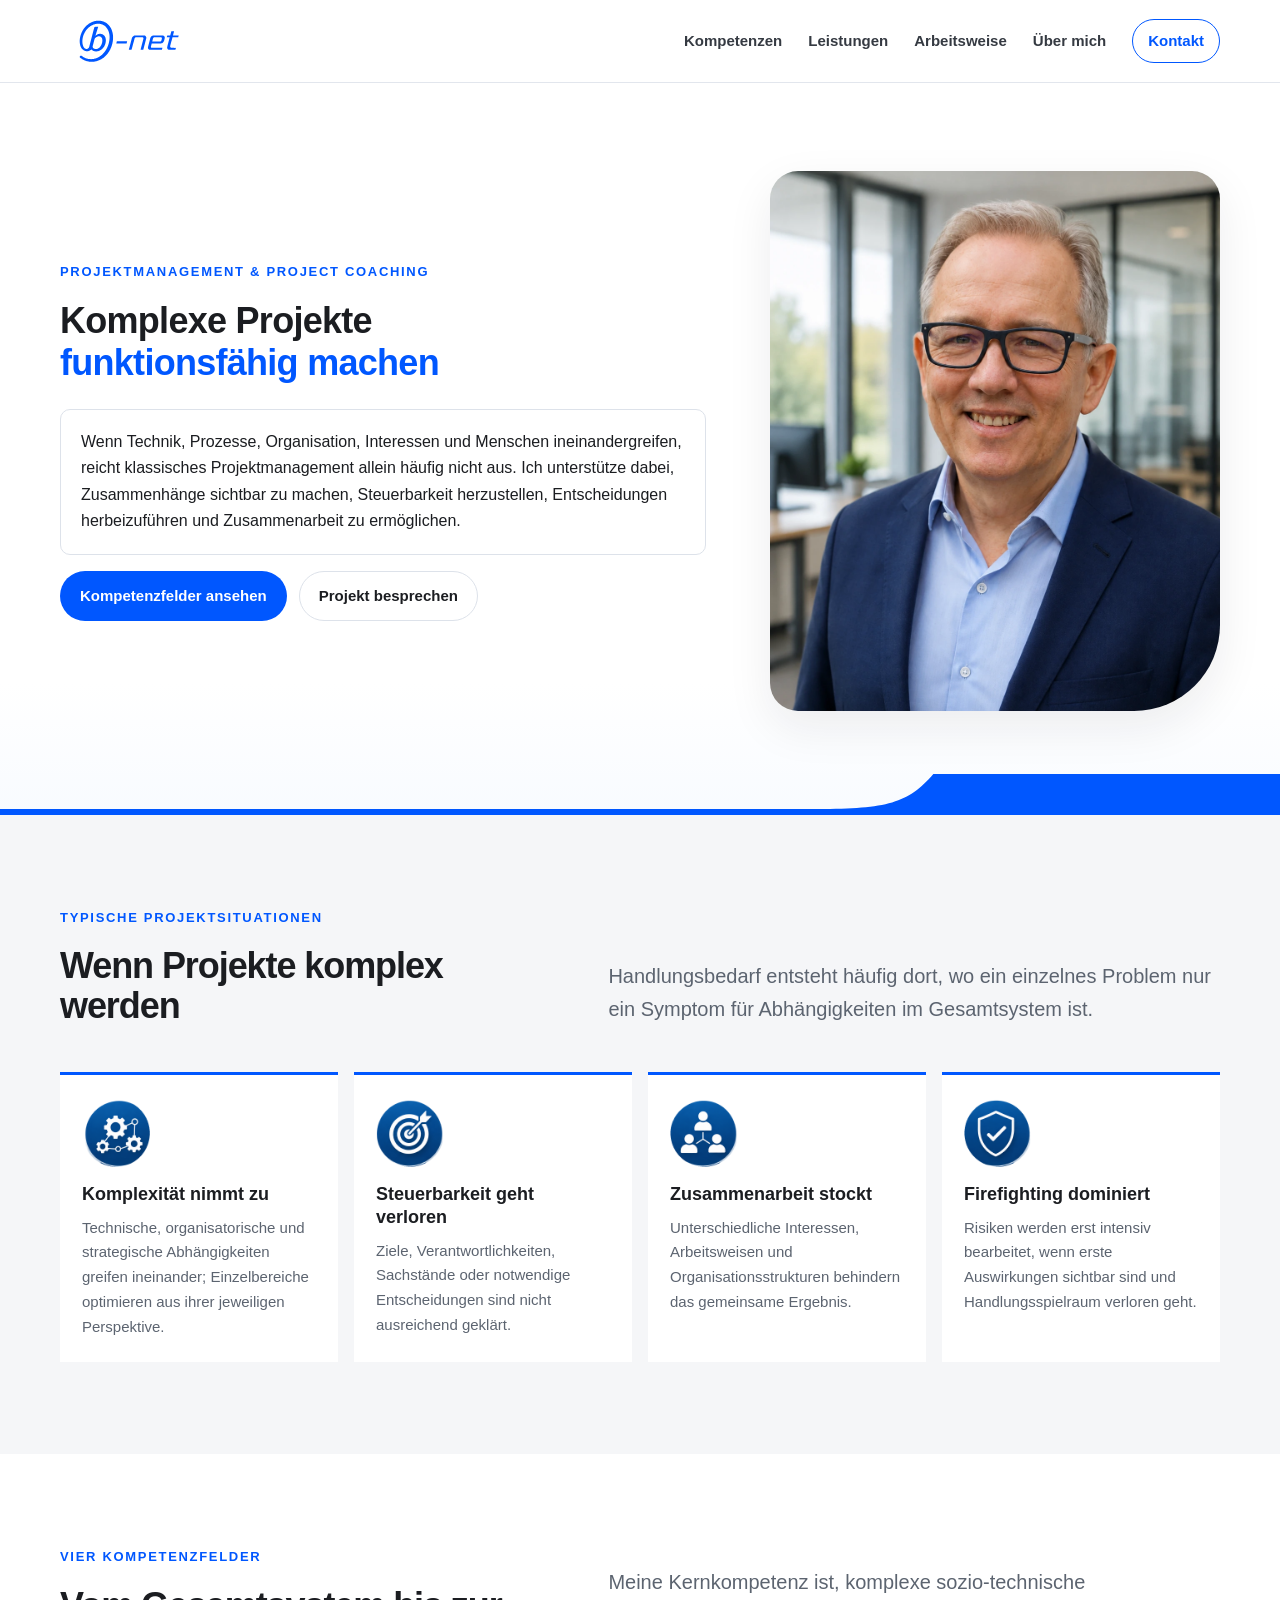
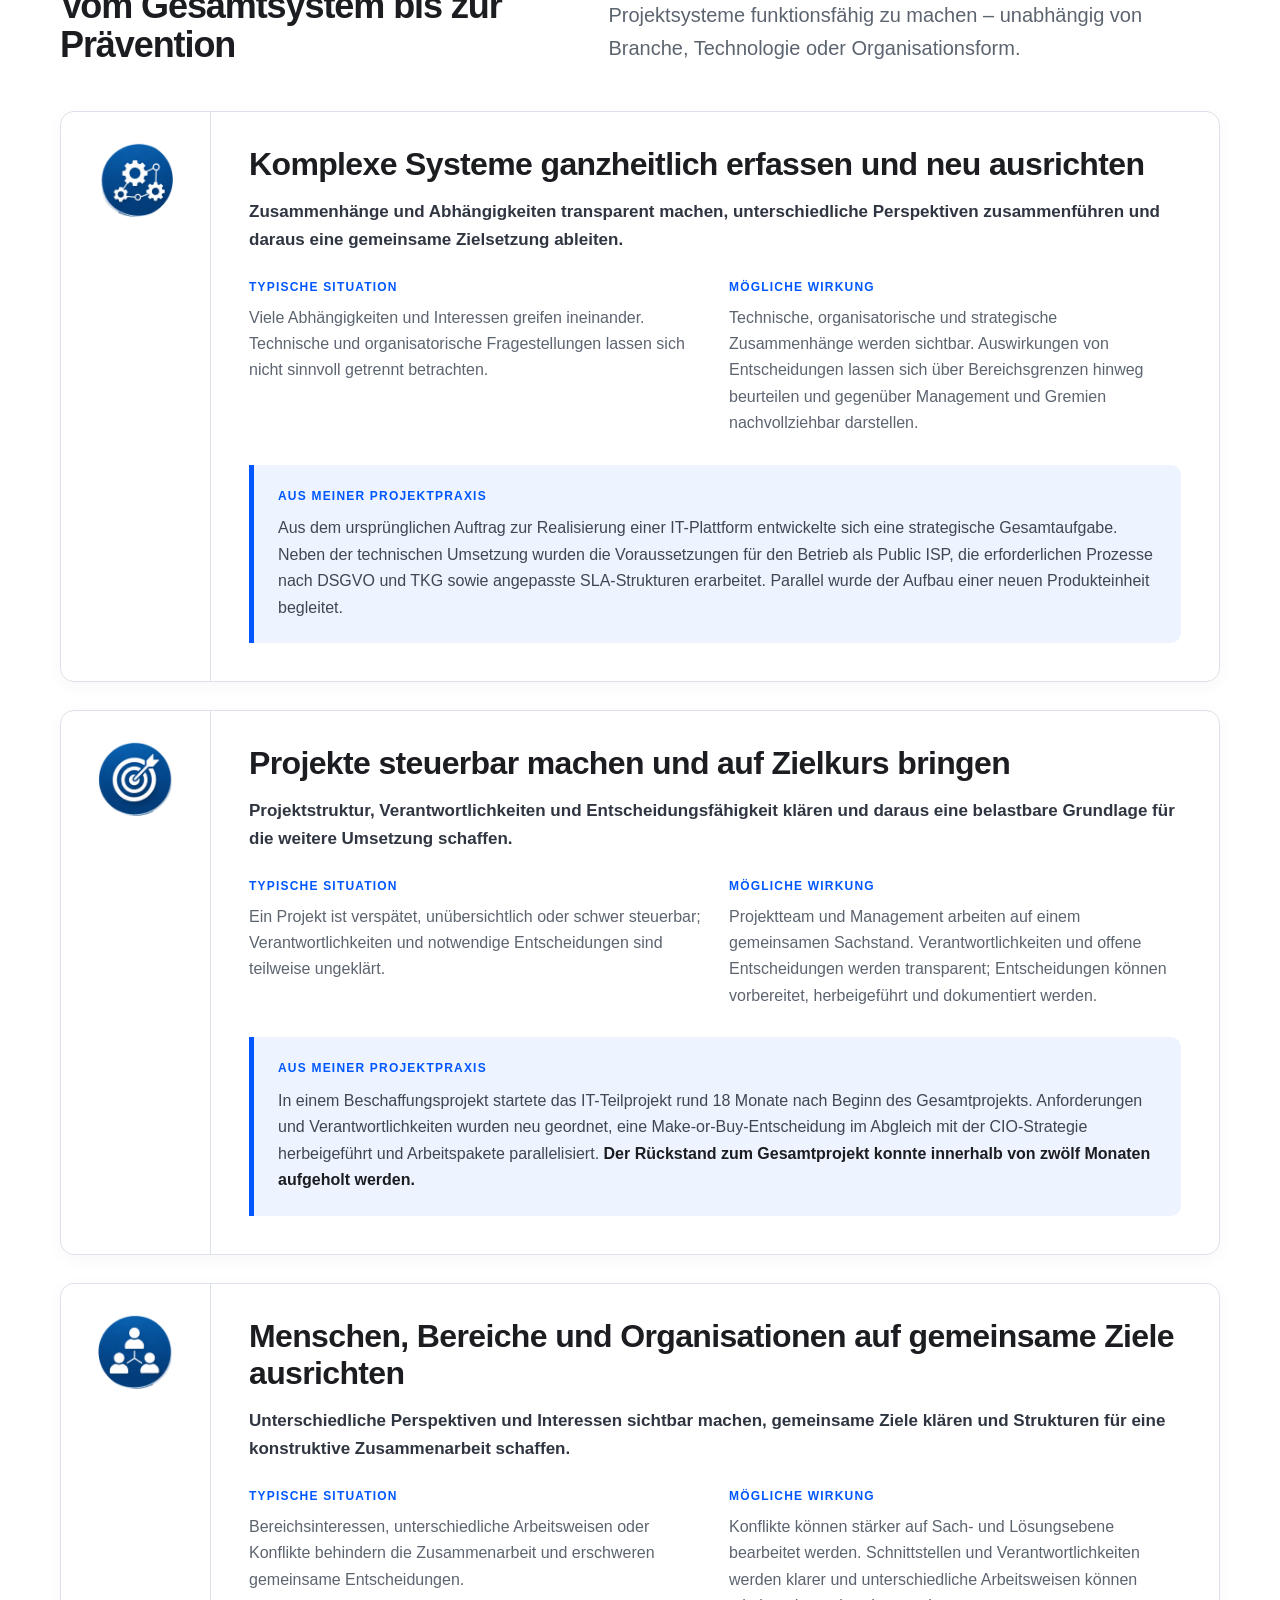
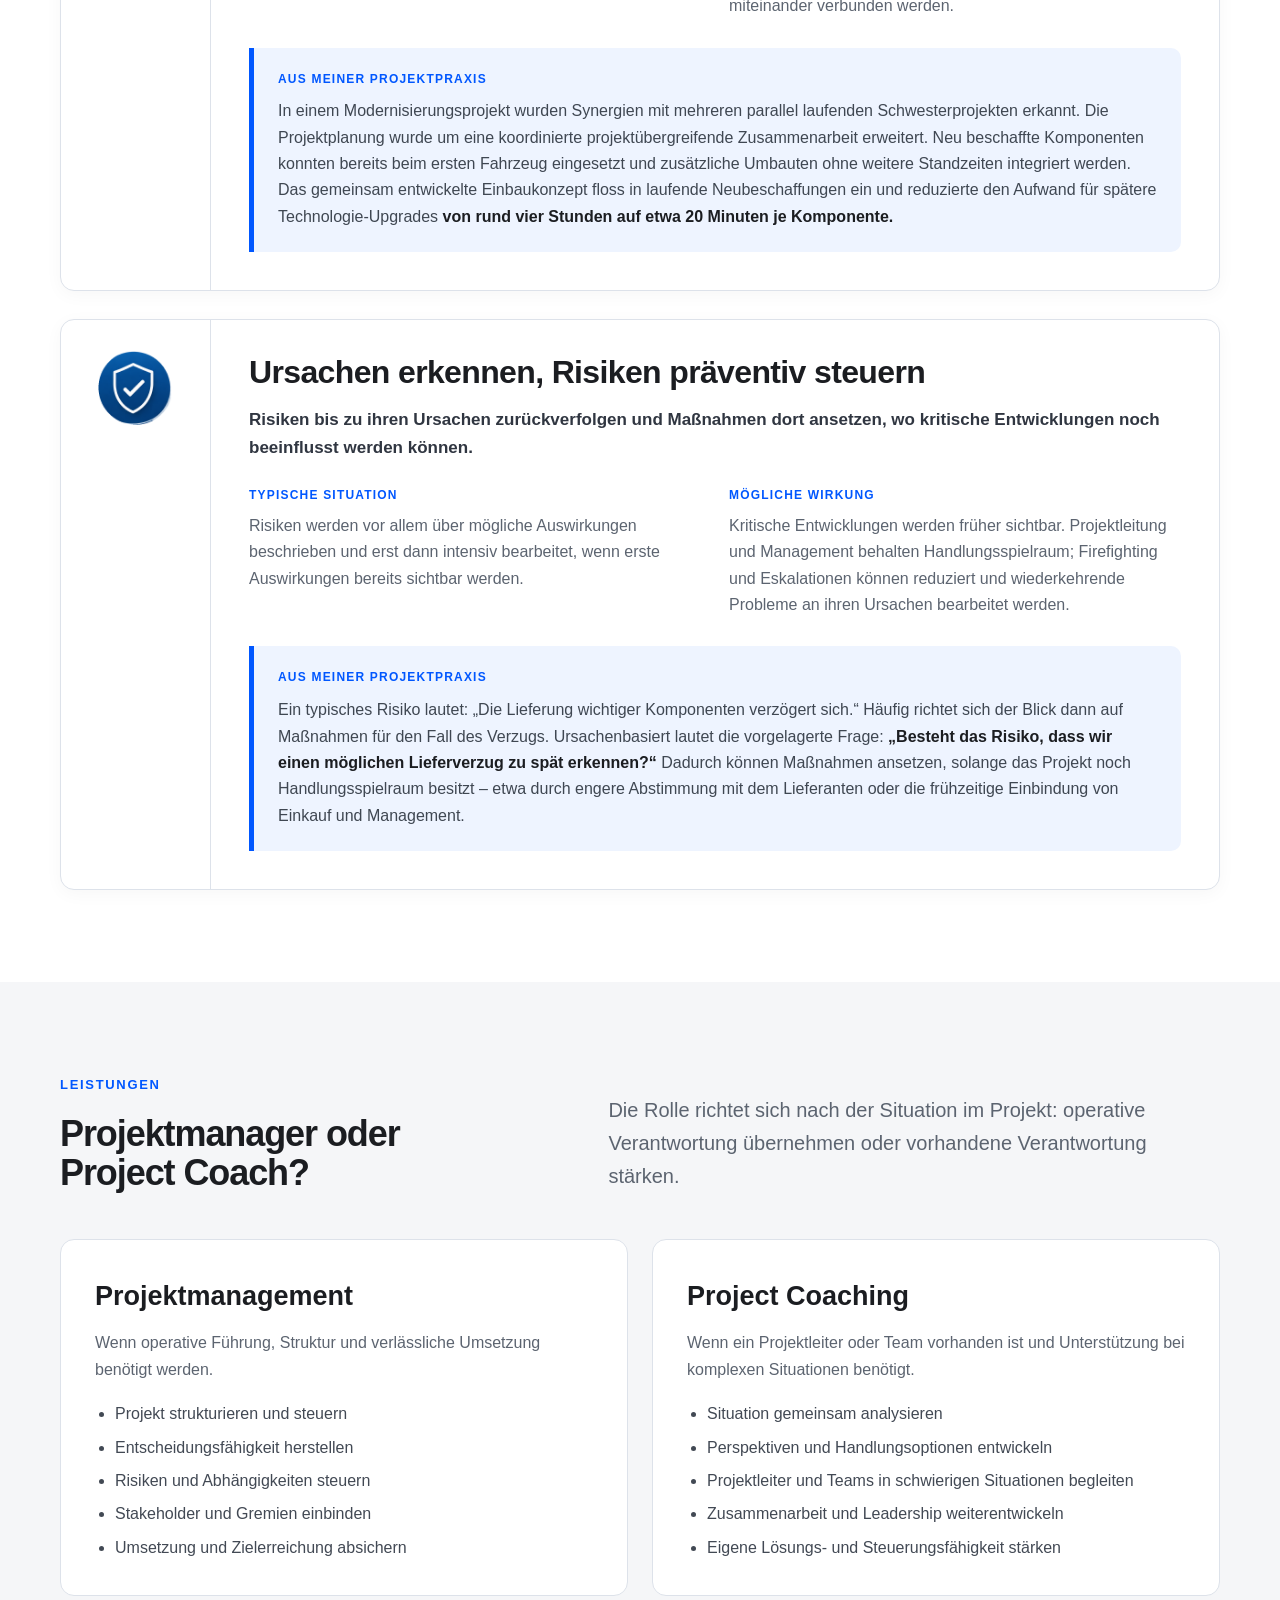
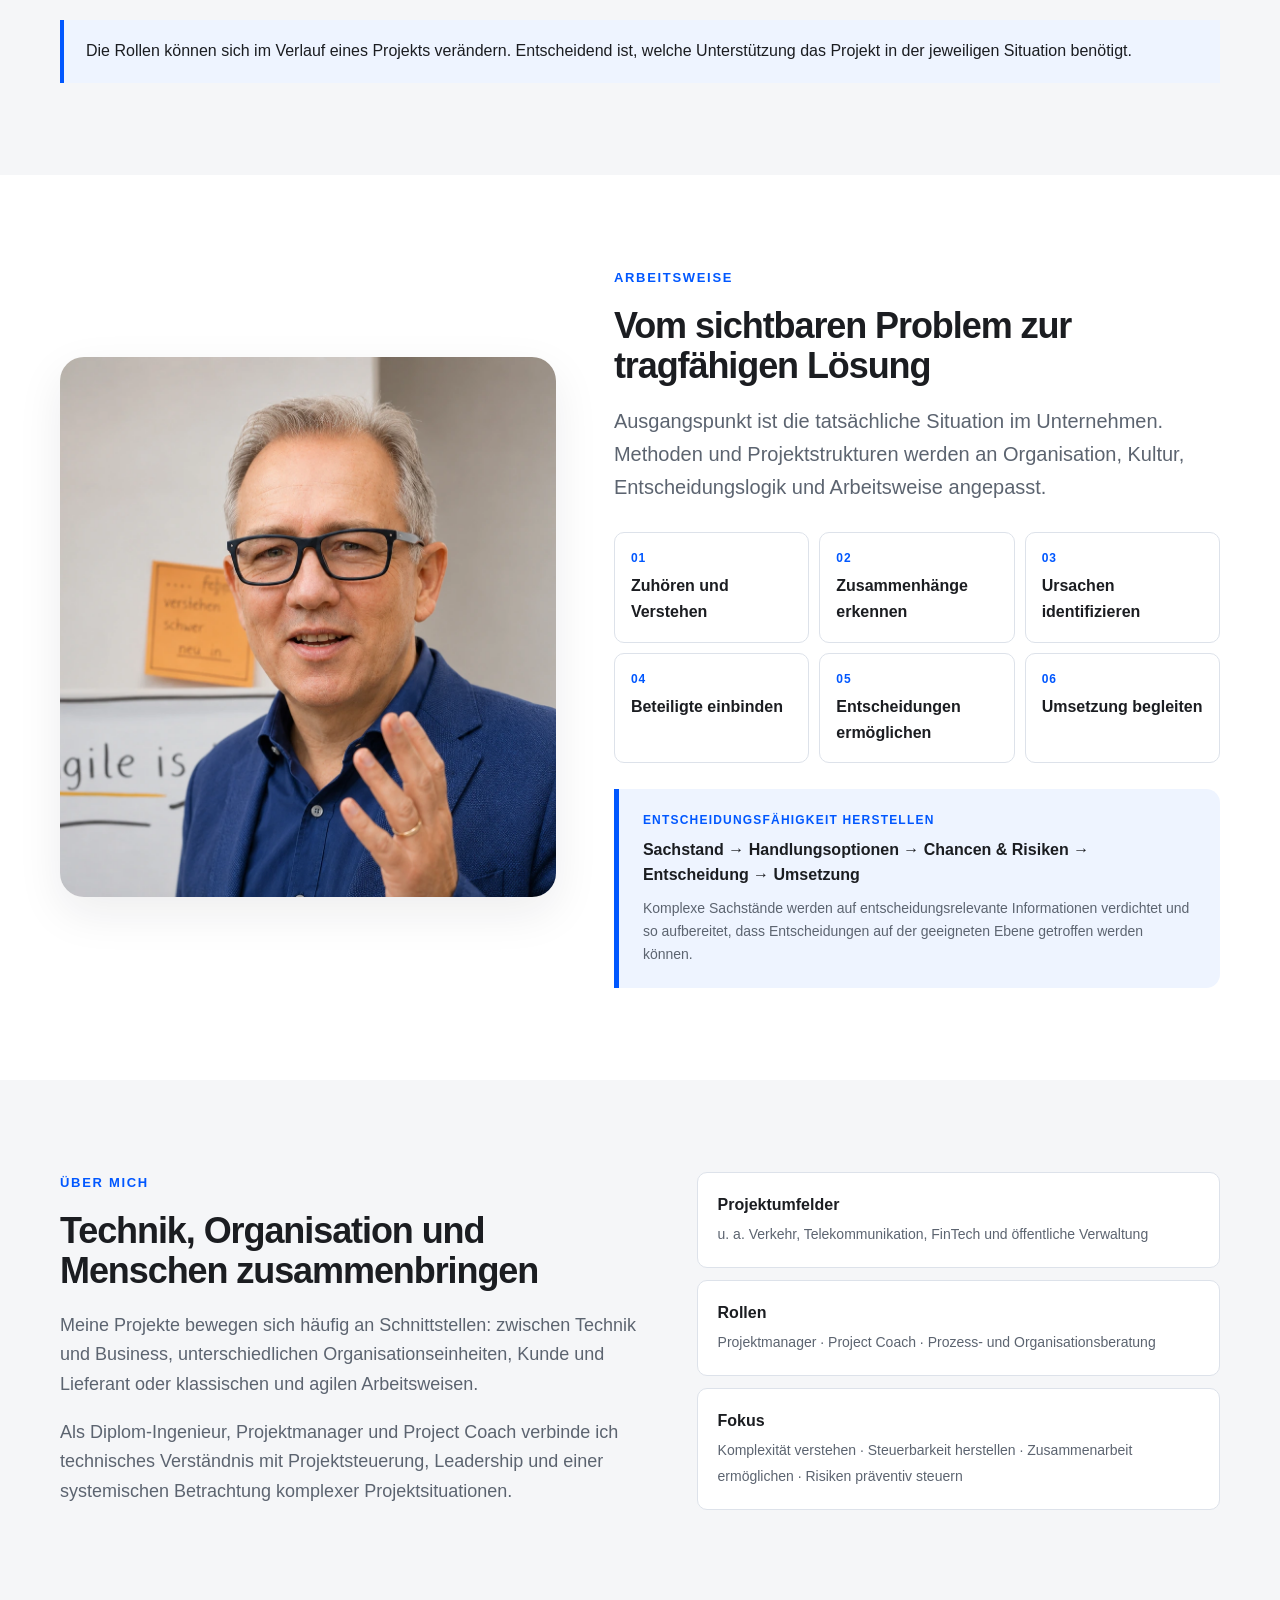
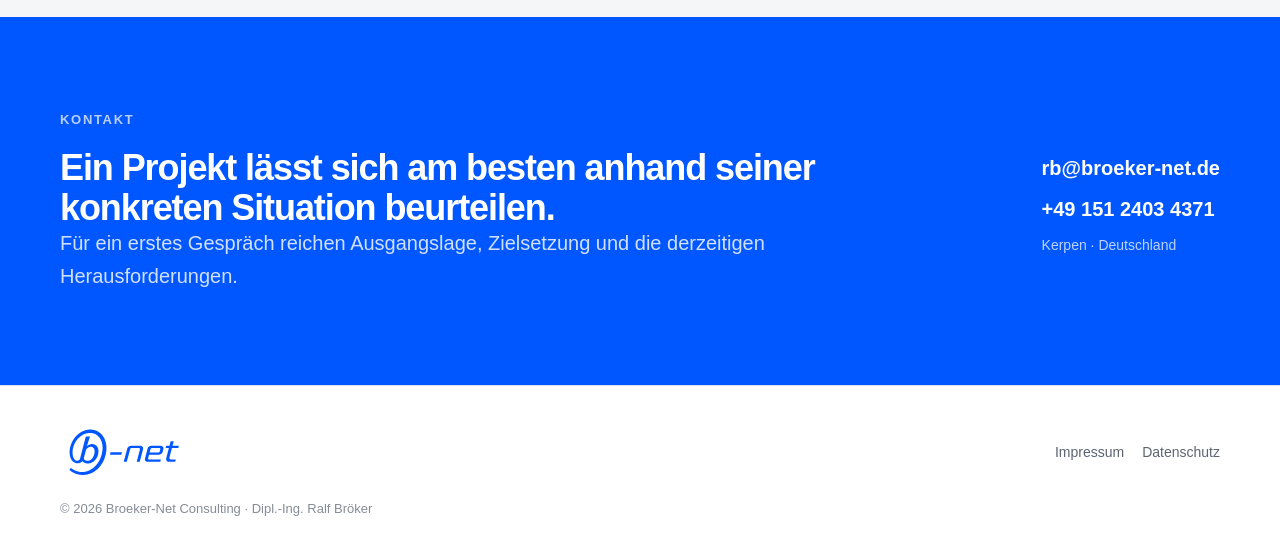
==== index.html @ 4fa9fe63 "Update index.html" ====
<!doctype html>
<html lang="de">
<head>
  <meta charset="utf-8">
  <meta name="viewport" content="width=device-width, initial-scale=1">
  <title>Broeker-Net Consulting | Projektmanagement & Project Coaching</title>
  <meta name="description" content="Projektmanagement und Project Coaching für komplexe Projekte: Systeme ganzheitlich erfassen, Steuerbarkeit herstellen, Zusammenarbeit ermöglichen und Risiken präventiv steuern.">
  <meta name="color-scheme" content="light">
  <meta name="theme-color" content="#0057FF">
  <link rel="icon" href="assets/img/favicon.svg" type="image/svg+xml">
  <link rel="stylesheet" href="assets/css/styles.css">
</head>
<body>
<a class="skip-link" href="#main">Zum Inhalt springen</a>
<header class="header">
  <div class="container header-inner">
    <a class="brand" href="#top" aria-label="b-net Startseite"><img src="assets/img/logo-bnet.svg" alt="b-net"></a>
    <button class="menu-button" aria-expanded="false" aria-controls="mainnav" aria-label="Navigation öffnen">☰</button>
    <nav class="nav" id="mainnav" aria-label="Hauptnavigation">
      <a href="#kompetenzen">Kompetenzen</a>
      <a href="#rollen">Leistungen</a>
      <a href="#arbeitsweise">Arbeitsweise</a>
      <a href="#ueber-mich">Über mich</a>
      <a class="nav-cta" href="#kontakt">Kontakt</a>
    </nav>
  </div>
</header>

<main id="main">
<section class="hero" id="top">
  <div class="container hero-grid">
    <div>
      <div class="eyebrow">Projektmanagement &amp; Project Coaching</div>
      <h1>Komplexe Projekte <br><span>funktionsfähig machen</span></h1>
      <p class="fact">Wenn Technik, Prozesse, Organisation, Interessen und Menschen ineinandergreifen, reicht klassisches Projektmanagement allein häufig nicht aus. Ich unterstütze dabei, Zusammenhänge sichtbar zu machen, Steuerbarkeit herzustellen, Entscheidungen herbeizuführen und Zusammenarbeit zu ermöglichen.</p>
      <div class="hero-actions">
        <a class="btn btn-primary" href="#kompetenzen">Kompetenzfelder ansehen</a>
        <a class="btn btn-secondary" href="#kontakt">Projekt besprechen</a>
      </div>
    </div>
    <div class="hero-photo">
      <img src="assets/img/ralf-broeker-portrait.webp" alt="Ralf Bröker stellt sich vor" width="540" height="540">
    </div>
  </div>
  <div class="brand-wave" aria-hidden="true">
    <svg viewBox="0 0 1440 42" preserveAspectRatio="none"><path fill="#0057FF" d="M0 35h920c78 0 102-6 130-35h390v42H0z"/></svg>
  </div>
</section>

<section class="section section-soft" aria-labelledby="wann">
  <div class="container">
    <div class="section-head">
      <div>
        <div class="eyebrow">Typische Projektsituationen</div>
        <h2 id="wann">Wenn Projekte komplex werden</h2>
      </div>
      <p class="section-intro">Handlungsbedarf entsteht häufig dort, wo ein einzelnes Problem nur ein Symptom für Abhängigkeiten im Gesamtsystem ist.</p>
    </div>
    <div class="trigger-grid">
      <article class="trigger">
        <img class="trigger-icon" src="assets/img/icon-systeme.png" alt="Systeme">
        <h3>Komplexität nimmt zu</h3><p>Technische, organisatorische und strategische Abhängigkeiten greifen ineinander; Einzelbereiche optimieren aus ihrer jeweiligen Perspektive.</p>
      </article>
      <article class="trigger">
        <img class="trigger-icon" src="assets/img/icon-steuern-ziel.png" alt="Steuern und Ziel">
        <h3>Steuerbarkeit geht verloren</h3><p>Ziele, Verantwortlichkeiten, Sachstände oder notwendige Entscheidungen sind nicht ausreichend geklärt.</p>
      </article>
      <article class="trigger">
        <img class="trigger-icon" src="assets/img/icon-mensch-organisation.png" alt="Mensch und Organisation">
        <h3>Zusammenarbeit stockt</h3><p>Unterschiedliche Interessen, Arbeitsweisen und Organisationsstrukturen behindern das gemeinsame Ergebnis.</p>
      </article>
      <article class="trigger">
        <img class="trigger-icon" src="assets/img/icon-risiken.png" alt="Risiken mitigieren">
        <h3>Firefighting dominiert</h3><p>Risiken werden erst intensiv bearbeitet, wenn erste Auswirkungen sichtbar sind und Handlungsspielraum verloren geht.</p>
      </article>
    </div>
  </div>
</section>

<section class="section" id="kompetenzen" aria-labelledby="kompetenz-title">
  <div class="container">
    <div class="section-head">
      <div><div class="eyebrow">Vier Kompetenzfelder</div><h2 id="kompetenz-title">Vom Gesamtsystem bis zur Prävention</h2></div>
      <p class="section-intro">Meine Kernkompetenz ist, komplexe sozio-technische Projektsysteme funktionsfähig zu machen – unabhängig von Branche, Technologie oder Organisationsform.</p>
    </div>

    <div class="competence-list">
      <article class="competence">
        <div class="competence-side"><img class="competence-icon" src="assets/img/icon-systeme.png" alt="Systeme"></div>
        <div class="competence-main">
          <h3>Komplexe Systeme ganzheitlich erfassen und neu ausrichten</h3>
          <p class="competence-kicker">Zusammenhänge und Abhängigkeiten transparent machen, unterschiedliche Perspektiven zusammenführen und daraus eine gemeinsame Zielsetzung ableiten.</p>
          <div class="competence-columns">
            <div><div class="mini-label">Typische Situation</div><p>Viele Abhängigkeiten und Interessen greifen ineinander. Technische und organisatorische Fragestellungen lassen sich nicht sinnvoll getrennt betrachten.</p></div>
            <div><div class="mini-label">Mögliche Wirkung</div><p>Technische, organisatorische und strategische Zusammenhänge werden sichtbar. Auswirkungen von Entscheidungen lassen sich über Bereichsgrenzen hinweg beurteilen und gegenüber Management und Gremien nachvollziehbar darstellen.</p></div>
          </div>
          <div class="practice"><div class="mini-label">Aus meiner Projektpraxis</div><p>Aus dem ursprünglichen Auftrag zur Realisierung einer IT-Plattform entwickelte sich eine strategische Gesamtaufgabe. Neben der technischen Umsetzung wurden die Voraussetzungen für den Betrieb als Public ISP, die erforderlichen Prozesse nach DSGVO und TKG sowie angepasste SLA-Strukturen erarbeitet. Parallel wurde der Aufbau einer neuen Produkteinheit begleitet.</p></div>
        </div>
      </article>

      <article class="competence">
        <div class="competence-side"><img class="competence-icon" src="assets/img/icon-steuern-ziel.png" alt="Steuern und Ziel"></div>
        <div class="competence-main">
          <h3>Projekte steuerbar machen und auf Zielkurs bringen</h3>
          <p class="competence-kicker">Projektstruktur, Verantwortlichkeiten und Entscheidungsfähigkeit klären und daraus eine belastbare Grundlage für die weitere Umsetzung schaffen.</p>
          <div class="competence-columns">
            <div><div class="mini-label">Typische Situation</div><p>Ein Projekt ist verspätet, unübersichtlich oder schwer steuerbar; Verantwortlichkeiten und notwendige Entscheidungen sind teilweise ungeklärt.</p></div>
            <div><div class="mini-label">Mögliche Wirkung</div><p>Projektteam und Management arbeiten auf einem gemeinsamen Sachstand. Verantwortlichkeiten und offene Entscheidungen werden transparent; Entscheidungen können vorbereitet, herbeigeführt und dokumentiert werden.</p></div>
          </div>
          <div class="practice"><div class="mini-label">Aus meiner Projektpraxis</div><p>In einem Beschaffungsprojekt startete das IT-Teilprojekt rund 18 Monate nach Beginn des Gesamtprojekts. Anforderungen und Verantwortlichkeiten wurden neu geordnet, eine Make-or-Buy-Entscheidung im Abgleich mit der CIO-Strategie herbeigeführt und Arbeitspakete parallelisiert. <strong>Der Rückstand zum Gesamtprojekt konnte innerhalb von zwölf Monaten aufgeholt werden.</strong></p></div>
        </div>
      </article>

      <article class="competence">
        <div class="competence-side"><img class="competence-icon" src="assets/img/icon-mensch-organisation.png" alt="Mensch und Organisation"></div>
        <div class="competence-main">
          <h3>Menschen, Bereiche und Organisationen auf gemeinsame Ziele ausrichten</h3>
          <p class="competence-kicker">Unterschiedliche Perspektiven und Interessen sichtbar machen, gemeinsame Ziele klären und Strukturen für eine konstruktive Zusammenarbeit schaffen.</p>
          <div class="competence-columns">
            <div><div class="mini-label">Typische Situation</div><p>Bereichsinteressen, unterschiedliche Arbeitsweisen oder Konflikte behindern die Zusammenarbeit und erschweren gemeinsame Entscheidungen.</p></div>
            <div><div class="mini-label">Mögliche Wirkung</div><p>Konflikte können stärker auf Sach- und Lösungsebene bearbeitet werden. Schnittstellen und Verantwortlichkeiten werden klarer und unterschiedliche Arbeitsweisen können miteinander verbunden werden.</p></div>
          </div>
          <div class="practice"><div class="mini-label">Aus meiner Projektpraxis</div><p>In einem Modernisierungsprojekt wurden Synergien mit mehreren parallel laufenden Schwesterprojekten erkannt. Die Projektplanung wurde um eine koordinierte projektübergreifende Zusammenarbeit erweitert. Neu beschaffte Komponenten konnten bereits beim ersten Fahrzeug eingesetzt und zusätzliche Umbauten ohne weitere Standzeiten integriert werden. Das gemeinsam entwickelte Einbaukonzept floss in laufende Neubeschaffungen ein und reduzierte den Aufwand für spätere Technologie-Upgrades <strong>von rund vier Stunden auf etwa 20 Minuten je Komponente.</strong></p></div>
        </div>
      </article>

      <article class="competence">
        <div class="competence-side"><img class="competence-icon" src="assets/img/icon-risiken.png" alt="Risiken mitigieren"></div>
        <div class="competence-main">
          <h3>Ursachen erkennen, Risiken präventiv steuern</h3>
          <p class="competence-kicker">Risiken bis zu ihren Ursachen zurückverfolgen und Maßnahmen dort ansetzen, wo kritische Entwicklungen noch beeinflusst werden können.</p>
          <div class="competence-columns">
            <div><div class="mini-label">Typische Situation</div><p>Risiken werden vor allem über mögliche Auswirkungen beschrieben und erst dann intensiv bearbeitet, wenn erste Auswirkungen bereits sichtbar werden.</p></div>
            <div><div class="mini-label">Mögliche Wirkung</div><p>Kritische Entwicklungen werden früher sichtbar. Projektleitung und Management behalten Handlungsspielraum; Firefighting und Eskalationen können reduziert und wiederkehrende Probleme an ihren Ursachen bearbeitet werden.</p></div>
          </div>
          <div class="practice"><div class="mini-label">Aus meiner Projektpraxis</div><p>Ein typisches Risiko lautet: „Die Lieferung wichtiger Komponenten verzögert sich.“ Häufig richtet sich der Blick dann auf Maßnahmen für den Fall des Verzugs. Ursachenbasiert lautet die vorgelagerte Frage: <strong>„Besteht das Risiko, dass wir einen möglichen Lieferverzug zu spät erkennen?“</strong> Dadurch können Maßnahmen ansetzen, solange das Projekt noch Handlungsspielraum besitzt – etwa durch engere Abstimmung mit dem Lieferanten oder die frühzeitige Einbindung von Einkauf und Management.</p></div>
        </div>
      </article>
    </div>
  </div>
</section>

<section class="section section-soft" id="rollen" aria-labelledby="rollen-title">
  <div class="container">
    <div class="section-head"><div><div class="eyebrow">Leistungen</div><h2 id="rollen-title">Projektmanager oder <br><span>Project Coach?</span></h2></div><p class="section-intro">Die Rolle richtet sich nach der Situation im Projekt: operative Verantwortung übernehmen oder vorhandene Verantwortung stärken.</p></div>
    <div class="role-grid">
      <article class="role"><h3>Projektmanagement</h3><p>Wenn operative Führung, Struktur und verlässliche Umsetzung benötigt werden.</p><ul><li>Projekt strukturieren und steuern</li><li>Entscheidungsfähigkeit herstellen</li><li>Risiken und Abhängigkeiten steuern</li><li>Stakeholder und Gremien einbinden</li><li>Umsetzung und Zielerreichung absichern</li></ul></article>
      <article class="role"><h3>Project Coaching</h3><p>Wenn ein Projektleiter oder Team vorhanden ist und Unterstützung bei komplexen Situationen benötigt.</p><ul><li>Situation gemeinsam analysieren</li><li>Perspektiven und Handlungsoptionen entwickeln</li><li>Projektleiter und Teams in schwierigen Situationen begleiten</li><li>Zusammenarbeit und Leadership weiterentwickeln</li><li>Eigene Lösungs- und Steuerungsfähigkeit stärken</li></ul></article>
    </div>
    <div class="role-note">Die Rollen können sich im Verlauf eines Projekts verändern. Entscheidend ist, welche Unterstützung das Projekt in der jeweiligen Situation benötigt.</div>
  </div>
</section>

<section class="section" id="arbeitsweise" aria-labelledby="arbeit-title">
  <div class="container work-grid">
    <div class="work-photo"><img src="assets/img/ralf-broeker-workshop.webp" alt="Ralf Bröker in Scrum Workshop" width="540" height="540"></div>
    <div class="work-copy">
      <div class="eyebrow">Arbeitsweise</div>
      <h2 id="arbeit-title">Vom sichtbaren Problem zur tragfähigen Lösung</h2>
      <p class="section-intro">Ausgangspunkt ist die tatsächliche Situation im Unternehmen. Methoden und Projektstrukturen werden an Organisation, Kultur, Entscheidungslogik und Arbeitsweise angepasst.</p>
      <div class="process" aria-label="Vorgehensmodell">
        <div class="process-step"><span>01</span>Zuhören und Verstehen</div><div class="process-step"><span>02</span>Zusammenhänge erkennen</div><div class="process-step"><span>03</span>Ursachen identifizieren</div><div class="process-step"><span>04</span>Beteiligte einbinden</div><div class="process-step"><span>05</span>Entscheidungen ermöglichen</div><div class="process-step"><span>06</span>Umsetzung begleiten</div>
      </div>
      <div class="decision"><div class="mini-label">Entscheidungsfähigkeit herstellen</div>
        <div class="decision-flow">Sachstand → Handlungsoptionen → Chancen &amp; Risiken → Entscheidung → Umsetzung</div>
        <small>Komplexe Sachstände werden auf entscheidungsrelevante Informationen verdichtet und so aufbereitet, dass Entscheidungen auf der geeigneten Ebene getroffen werden können.</small></div>
    </div>
  </div>
</section>

<section class="section section-soft" id="ueber-mich" aria-labelledby="about-title">
  <div class="container about-grid">
    <div>
      <div class="eyebrow">Über mich</div><h2 id="about-title">Technik, Organisation und Menschen zusammenbringen</h2>
      <p>Meine Projekte bewegen sich häufig an Schnittstellen: zwischen Technik und Business, unterschiedlichen Organisationseinheiten, Kunde und Lieferant oder klassischen und agilen Arbeitsweisen.</p>
      <p>Als Diplom-Ingenieur, Projektmanager und Project Coach verbinde ich technisches Verständnis mit Projektsteuerung, Leadership und einer systemischen Betrachtung komplexer Projektsituationen.</p>
    </div>
    <div class="facts">
      <div class="fact"><strong>Projektumfelder</strong><span>u. a. Verkehr, Telekommunikation, FinTech und öffentliche Verwaltung</span></div>
      <div class="fact"><strong>Rollen</strong><span>Projektmanager · Project Coach · Prozess- und Organisationsberatung</span></div>
      <div class="fact"><strong>Fokus</strong><span>Komplexität verstehen · Steuerbarkeit herstellen · Zusammenarbeit ermöglichen · Risiken präventiv steuern</span></div>
    </div>
  </div>
</section>

<section class="section section-blue" id="kontakt" aria-labelledby="kontakt-title">
  <div class="container contact-grid">
    <div><div class="eyebrow" style="color:#b9d0ff">Kontakt</div><h2 id="kontakt-title">Ein Projekt lässt sich am besten anhand seiner konkreten Situation beurteilen.</h2><p class="section-intro">Für ein erstes Gespräch reichen Ausgangslage, Zielsetzung und die derzeitigen Herausforderungen.</p></div>
    <div class="contact-details"><a Ralf Bröker/a><a href="mailto:rb@broeker-net.de">rb@broeker-net.de</a><a href="tel:+4915124034371">+49 151 2403 4371</a><span class="contact-small">Kerpen · Deutschland</span></div>
  </div>
</section>
</main>

<footer class="footer">
  <div class="container">
    <div class="footer-inner"><a class="footer-brand" href="#top"><img src="assets/img/logo-bnet.svg" alt="b-net"></a><nav class="footer-links" aria-label="Rechtliche Navigation"><a href="rechtstexte.html#impressum">Impressum</a><a href="rechtstexte.html#datenschutz">Datenschutz</a></nav></div>
    <div class="footer-copy">© 2026 Broeker-Net Consulting · Dipl.-Ing. Ralf Bröker</div>
  </div>
</footer>
<script src="assets/js/main.js"></script>
</body>
</html>
---- assets/css/styles.css ----
:root{
  --blue:#0057FF;
  --blue-dark:#0047D6;
  --blue-light:#EEF4FF;
  --ink:#1B1D21;
  --muted:#5C6470;
  --soft:#F5F6F8;
  --line:#DDE2EA;
  --white:#fff;
  --radius:14px;
  --shadow:0 16px 46px rgba(27,29,33,.08);
  --max:1160px;
}
*{box-sizing:border-box}
html{scroll-behavior:smooth;scroll-padding-top:90px}
body{margin:0;font-family:Inter,ui-sans-serif,-apple-system,BlinkMacSystemFont,"Segoe UI",Roboto,Helvetica,Arial,sans-serif;color:var(--ink);background:var(--white);line-height:1.65;-webkit-font-smoothing:antialiased}
a{color:inherit}
img{max-width:100%;display:block}

.container{width:min(var(--max),calc(100% - 42px));margin:0 auto}
.skip-link{position:absolute;left:-9999px;top:auto}
.skip-link:focus{left:18px;top:18px;background:#fff;padding:10px 14px;z-index:999;border:2px solid var(--blue)}
.header{position:sticky;top:0;z-index:40;background:rgba(255,255,255,.94);backdrop-filter:blur(12px);border-bottom:1px solid rgba(221,226,234,.85)}
.header-inner{height:82px;display:flex;align-items:center;justify-content:space-between;gap:24px}
.brand img{width:138px;height:auto;max-height:58px}

.nav{display:flex;align-items:center;gap:26px}
.nav a{text-decoration:none;font-size:15px;font-weight:600;color:#353A42}
.nav a:hover,.nav a:focus-visible{color:var(--blue)}
.nav-cta{border:1px solid var(--blue);border-radius:999px;padding:9px 15px;color:var(--blue)!important}
.nav-cta:hover{background:var(--blue);color:#fff!important}

.menu-button{display:none;background:transparent;border:0;padding:8px;font-size:26px}

.hero{position:relative;overflow:hidden;background:linear-gradient(180deg,#fff 0%,#fff 82%,#f8fbff 100%)}
.hero-grid{display:grid;grid-template-columns:minmax(0,1.12fr) minmax(330px,.78fr);align-items:center;gap:64px;padding:88px 0 104px}
.eyebrow{color:var(--blue);font-size:13px;font-weight:800;letter-spacing:.13em;text-transform:uppercase;margin-bottom:18px}
.hero h1{font-size:36px;line-height:1.15;letter-spacing:-.02em;margin:0 0 26px;max-width:760px}
.hero h1 span{color:var(--blue)}
.lead{font-size:clamp(18px,1.9vw,22px);color:var(--muted);max-width:760px;margin:0 0 32px}
.hero-actions{display:flex;gap:12px;flex-wrap:wrap}

.btn{display:inline-flex;align-items:center;gap:9px;border-radius:999px;padding:12px 19px;text-decoration:none;font-weight:700;font-size:15px;border:1px solid transparent}
.btn-primary{background:var(--blue);color:#fff}
.btn-primary:hover{background:var(--blue-dark)}
.btn-secondary{border-color:var(--line);background:#fff}
.btn-secondary:hover{border-color:var(--blue);color:var(--blue)}

.hero-photo{position:relative;width:min(540px,100%);max-width:540px;justify-self:end}
.hero-photo img{width:540px;height:540px;max-width:100%;aspect-ratio:1/1;object-fit:cover;object-position:50% 35%;border-radius:28px 28px 86px 28px;box-shadow:var(--shadow)}
/*.hero-photo:before{content:"";position:absolute;left:-18px;bottom:-18px;width:54%;height:7px;background:var(--blue);border-radius:8px}
.hero-photo:after{content:"";position:absolute;right:-15px;top:32px;width:54px;height:54px;border:8px solid var(--blue);border-left-color:transparent;border-bottom-color:transparent;border-radius:50%;opacity:.85}*/

.brand-wave{position:absolute;left:0;right:0;bottom:-1px;height:42px}
.brand-wave svg{width:100%;height:100%;display:block}

.section{padding:92px 0}.section-soft{background:var(--soft)}
.section-blue{background:var(--blue);color:#fff}
.section-head{display:grid;grid-template-columns:minmax(0,.9fr) minmax(0,1.1fr);gap:48px;align-items:end;margin-bottom:46px}
.section h2{font-size:clamp(28px,4vw,36px);line-height:1.1;letter-spacing:-.03em;margin:0}
.section-intro{color:var(--muted);font-size:20px;max-width:720px;margin:0}
.section-blue 
.section-intro{color:rgba(255,255,255,.82)}

.trigger-grid{display:grid;grid-template-columns:repeat(4,1fr);gap:16px}
.trigger{padding:24px 22px 23px;border-top:3px solid var(--blue);background:#fff;min-height:210px}
.trigger h3{font-size:18px;line-height:1.28;margin:16px 0 10px}
.trigger p{margin:0;color:var(--muted);font-size:15px}.icon{width:46px;height:46px;color:var(--blue)}
.trigger-icon{width:68px;height:68px;object-fit:contain;display:block}

.competence-list{display:grid;gap:28px}
.competence{background:#fff;border:1px solid var(--line);border-radius:var(--radius);overflow:hidden;display:grid;grid-template-columns:150px minmax(0,1fr);box-shadow:0 4px 18px rgba(27,29,33,.035)}
.competence-side{border-right:1px solid var(--line);padding:30px 20px;display:flex;align-items:flex-start;justify-content:center}
.competence-icon{width:75px;height:75px;object-fit:contain;display:block}
.competence-main{padding:34px 38px 38px}
.competence-main h3{font-size:clamp(25px,2.5vw,34px);line-height:1.18;letter-spacing:-.02em;margin:0 0 14px}
.competence-kicker{font-weight:700;color:#303641;margin:0 0 24px;font-size:17px}
.competence-columns{display:grid;grid-template-columns:1fr 1fr;gap:28px;margin-top:14px}
.mini-label{font-size:12px;color:var(--blue);font-weight:800;letter-spacing:.1em;text-transform:uppercase;margin-bottom:7px}
.competence-columns p{margin:0;color:var(--muted)}

.practice{margin-top:28px;background:var(--blue-light);border-left:5px solid var(--blue);border-radius:0 10px 10px 0;padding:22px 24px}
.practice .mini-label{margin-bottom:9px}
.practice p{margin:0;color:#3f4752}
.practice strong{color:var(--ink)}

.role-grid{display:grid;grid-template-columns:1fr 1fr;gap:24px}
.role{padding:34px;border:1px solid var(--line);border-radius:var(--radius);background:#fff}
.role h3{font-size:27px;margin:0 0 12px}.role p{margin:0 0 18px;color:var(--muted)}
.role ul{margin:0;padding-left:20px;color:#424954}
.role li+li{margin-top:7px}
.role-note{margin-top:24px;padding:18px 22px;border-left:4px solid var(--blue);background:var(--blue-light)}

.work-grid{display:grid;grid-template-columns:.9fr 1.1fr;gap:58px;align-items:center}
.work-photo img{width:100%;aspect-ratio:1.2/1;object-fit:cover;border-radius:24px;box-shadow:var(--shadow)}
.work-copy h2{margin-bottom:20px}

.process{display:grid;grid-template-columns:repeat(3,1fr);gap:10px;margin-top:28px}
.process-step{padding:16px;background:#fff;border:1px solid var(--line);border-radius:10px;font-weight:700}
.process-step span{display:block;color:var(--blue);font-size:12px;letter-spacing:.08em;margin-bottom:4px}

/*.decision{margin-top:26px;background:var(--ink);color:#999;border-radius:14px;padding:22px 24px}
.decision .mini-label{color:#8cb2ff}
.decision-flow{font-weight:750;line-height:1.55}
.decision small{display:block;margin-top:9px;color:#ccd2db;font-size:14px}*/

.decision{margin-top:26px;background:var(--blue-light);color:var(--ink);border-left:5px solid var(--blue);border-radius:0 14px 14px 0;padding:22px 24px;}
.decision .mini-label{color:var(--blue);}
.decision-flow{font-weight:750;line-height:1.55;color:var(--ink);}
.decision small{display:block;margin-top:9px;color:var(--muted);font-size:14px;}

.about-grid{display:grid;grid-template-columns:1.05fr .95fr;gap:58px;align-items:start}
.about-grid h2{margin-bottom:20px}
.about-grid p{font-size:18px;color:var(--muted);margin:0 0 18px}

.facts{display:grid;gap:12px}
.fact{padding:19px 20px;border:1px solid var(--line);border-radius:10px;background:#fff}
.fact strong{display:block;margin-bottom:3px}
.fact span{color:var(--muted);font-size:14px}

.contact-grid{display:grid;grid-template-columns:1fr auto;gap:34px;align-items:center}
.section-blue h2{max-width:760px}
.contact-details{display:flex;flex-direction:column;gap:8px;align-items:flex-start}
.contact-details a{color:#fff;text-decoration:none;font-size:20px;font-weight:700}
.contact-details a:hover{text-decoration:underline}
.contact-small{color:rgba(255,255,255,.74);font-size:14px}

.footer{padding:34px 0 38px;border-top:1px solid var(--line);background:#fff}
.footer-inner{display:flex;align-items:center;justify-content:space-between;gap:20px}
.footer-brand img{width:128px}
.footer-links{display:flex;gap:18px;flex-wrap:wrap}
.footer-links a{text-decoration:none;color:var(--muted);font-size:14px}
.footer-links a:hover{color:var(--blue)}
.footer-copy{font-size:13px;color:#858c95;margin-top:14px}
                
@media (max-width:980px){.nav{gap:16px}.nav a{font-size:14px}.hero-grid{grid-template-columns:1fr .7fr;gap:36px}.trigger-grid{grid-template-columns:1fr 1fr}.section-head{grid-template-columns:1fr;gap:14px}.work-grid,.about-grid{grid-template-columns:1fr;gap:38px}.work-photo{max-width:720px}.contact-grid{grid-template-columns:1fr}}
                
@media (max-width:760px){html{scroll-padding-top:74px}.container{width:min(100% - 28px,var(--max))}.header-inner{height:70px}.brand img{width:142px}.menu-button{display:block}.nav{display:none;position:absolute;left:0;right:0;top:70px;background:#fff;border-bottom:1px solid var(--line);padding:18px 22px;flex-direction:column;align-items:flex-start}.nav.open{display:flex}.nav-cta{border:0;padding:0}.hero-grid{grid-template-columns:1fr;padding:58px 0 88px}.hero h1{font-size:46px}.hero-photo{justify-self:start;max-width:390px}.section{padding:66px 0}.trigger-grid{grid-template-columns:1fr}.trigger{min-height:auto}.competence{grid-template-columns:1fr}.competence-side{border-right:0;border-bottom:1px solid var(--line);flex-direction:row;justify-content:flex-start;padding:18px 22px}.competence-side .icon{width:40px;height:40px}.competence-main{padding:25px 23px 28px}.competence-columns{grid-template-columns:1fr;gap:18px}.role-grid{grid-template-columns:1fr}.process{grid-template-columns:1fr 1fr}.footer-inner{align-items:flex-start;flex-direction:column}}

@media (max-width:460px){.hero h1{font-size:40px}.lead{font-size:18px}.hero-actions{flex-direction:column;align-items:stretch}.btn{justify-content:center}.process{grid-template-columns:1fr}.practice{padding:20px}.footer-links{gap:12px 16px}}

@media (prefers-reduced-motion:reduce){html{scroll-behavior:auto}*{animation:none!important;transition:none!important}}

/* Rechtstexte */
.legal-hero{padding:56px 0 30px;background:var(--soft);border-bottom:1px solid var(--line)}
.legal-hero h1{font-size:28px;line-height:1.15;margin:0 0 10px;letter-spacing:-.02em}
.legal-hero p{margin:0;color:var(--muted)}
.legal-section{padding:72px 0;border-top:1px solid var(--line)}
.legal-section:nth-of-type(even){background:var(--soft)}
.legal-content{max-width:900px}
.legal-content h2{font-size:38px;margin:0 0 34px;letter-spacing:-1px}
.legal-content h3{margin-top:34px;margin-bottom:10px;font-size:21px}
.legal-content p,.legal-content li{color:var(--muted)}
.legal-content ul{padding-left:22px}
.legal-content a{color:var(--blue)}
.legal-back{display:inline-flex;margin-top:18px;text-decoration:none;font-weight:700;color:var(--blue)}
@media (max-width:760px)
                {
                  .legal-section{padding:54px 0}
                  .legal-content h2{font-size:32px}
                }
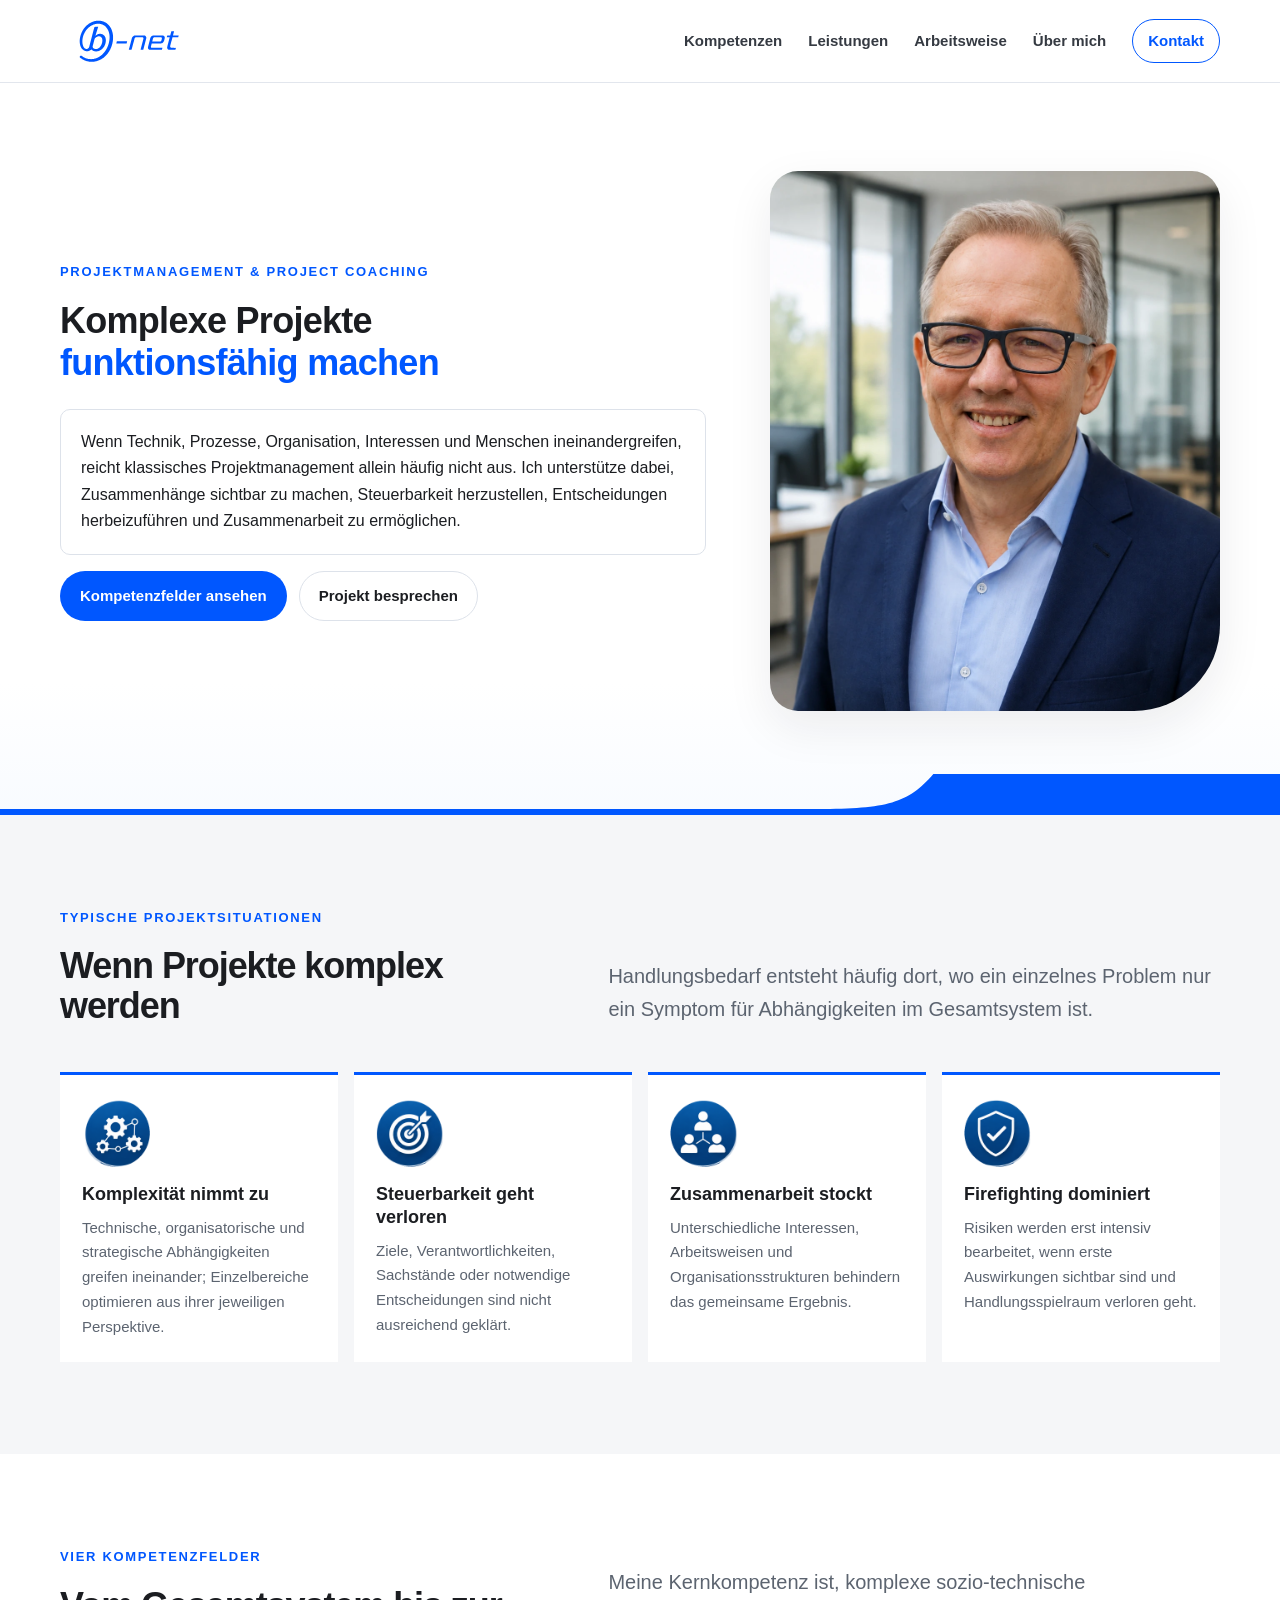
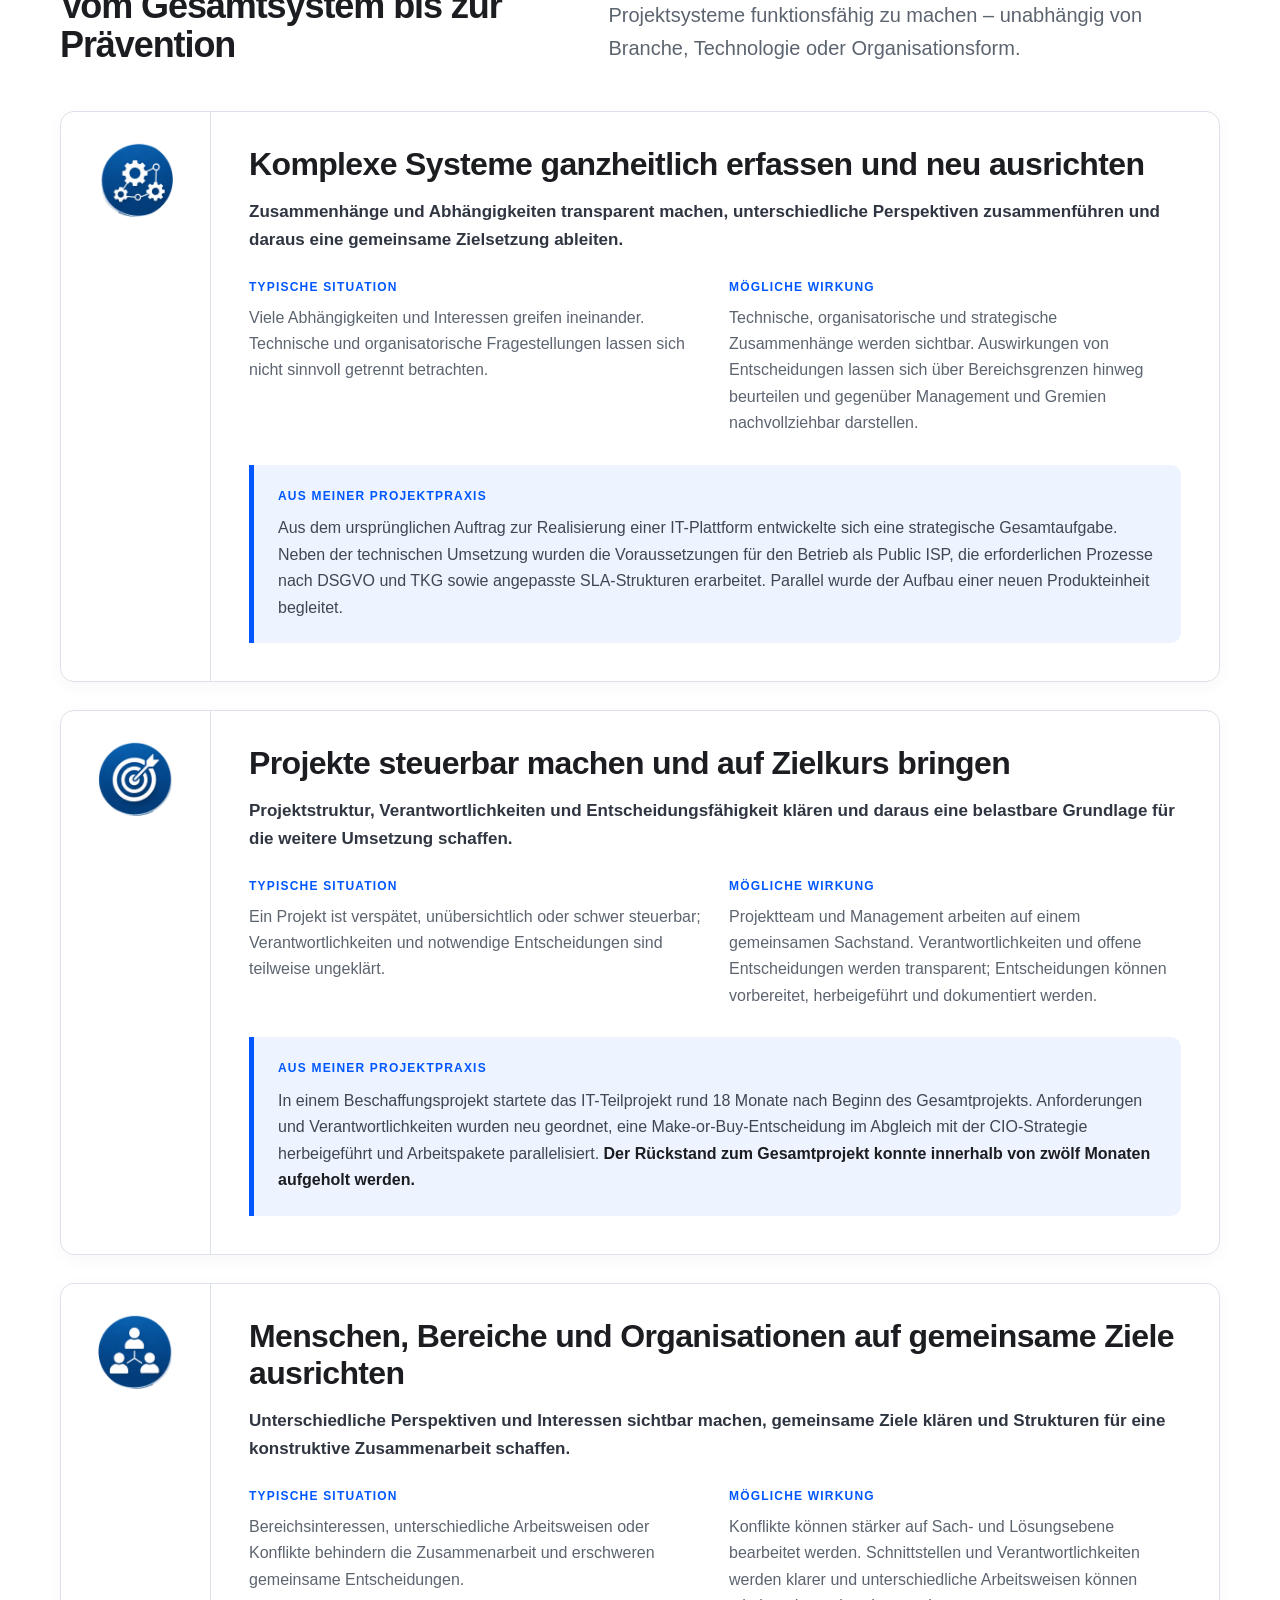
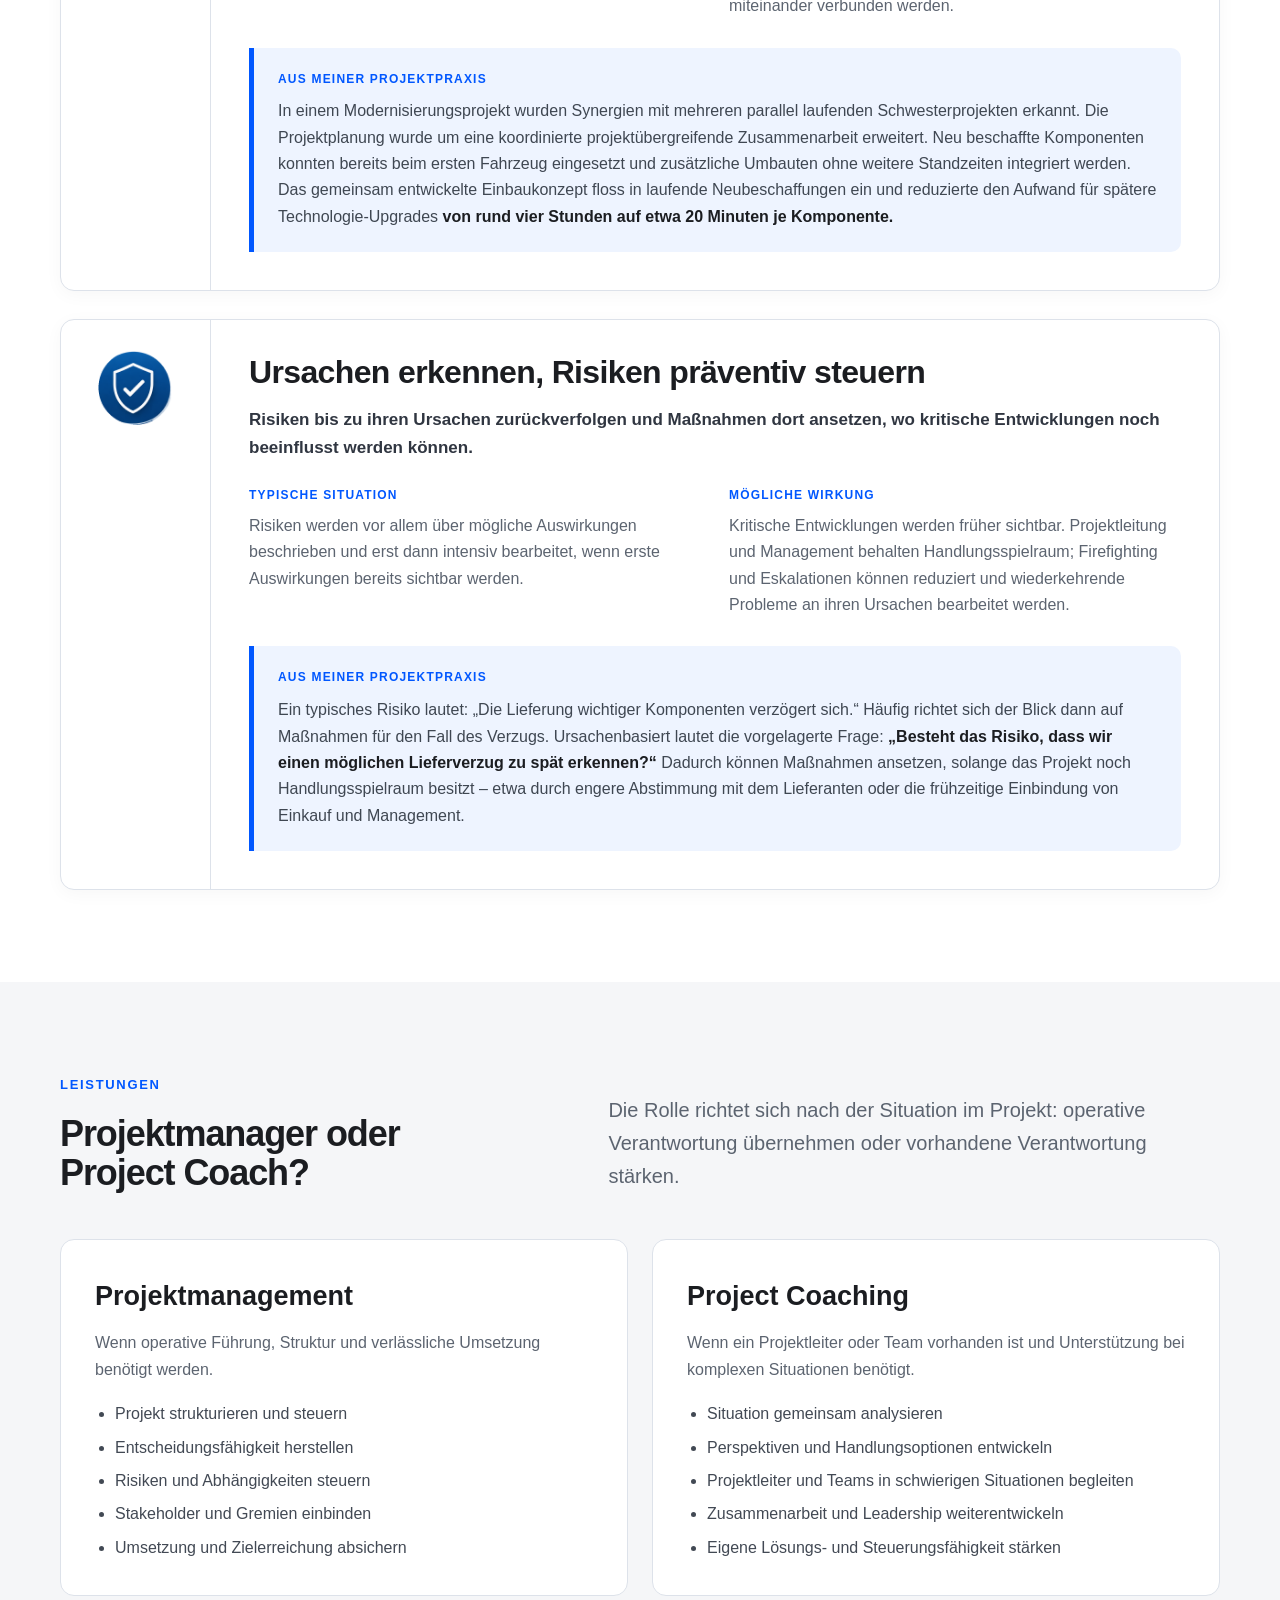
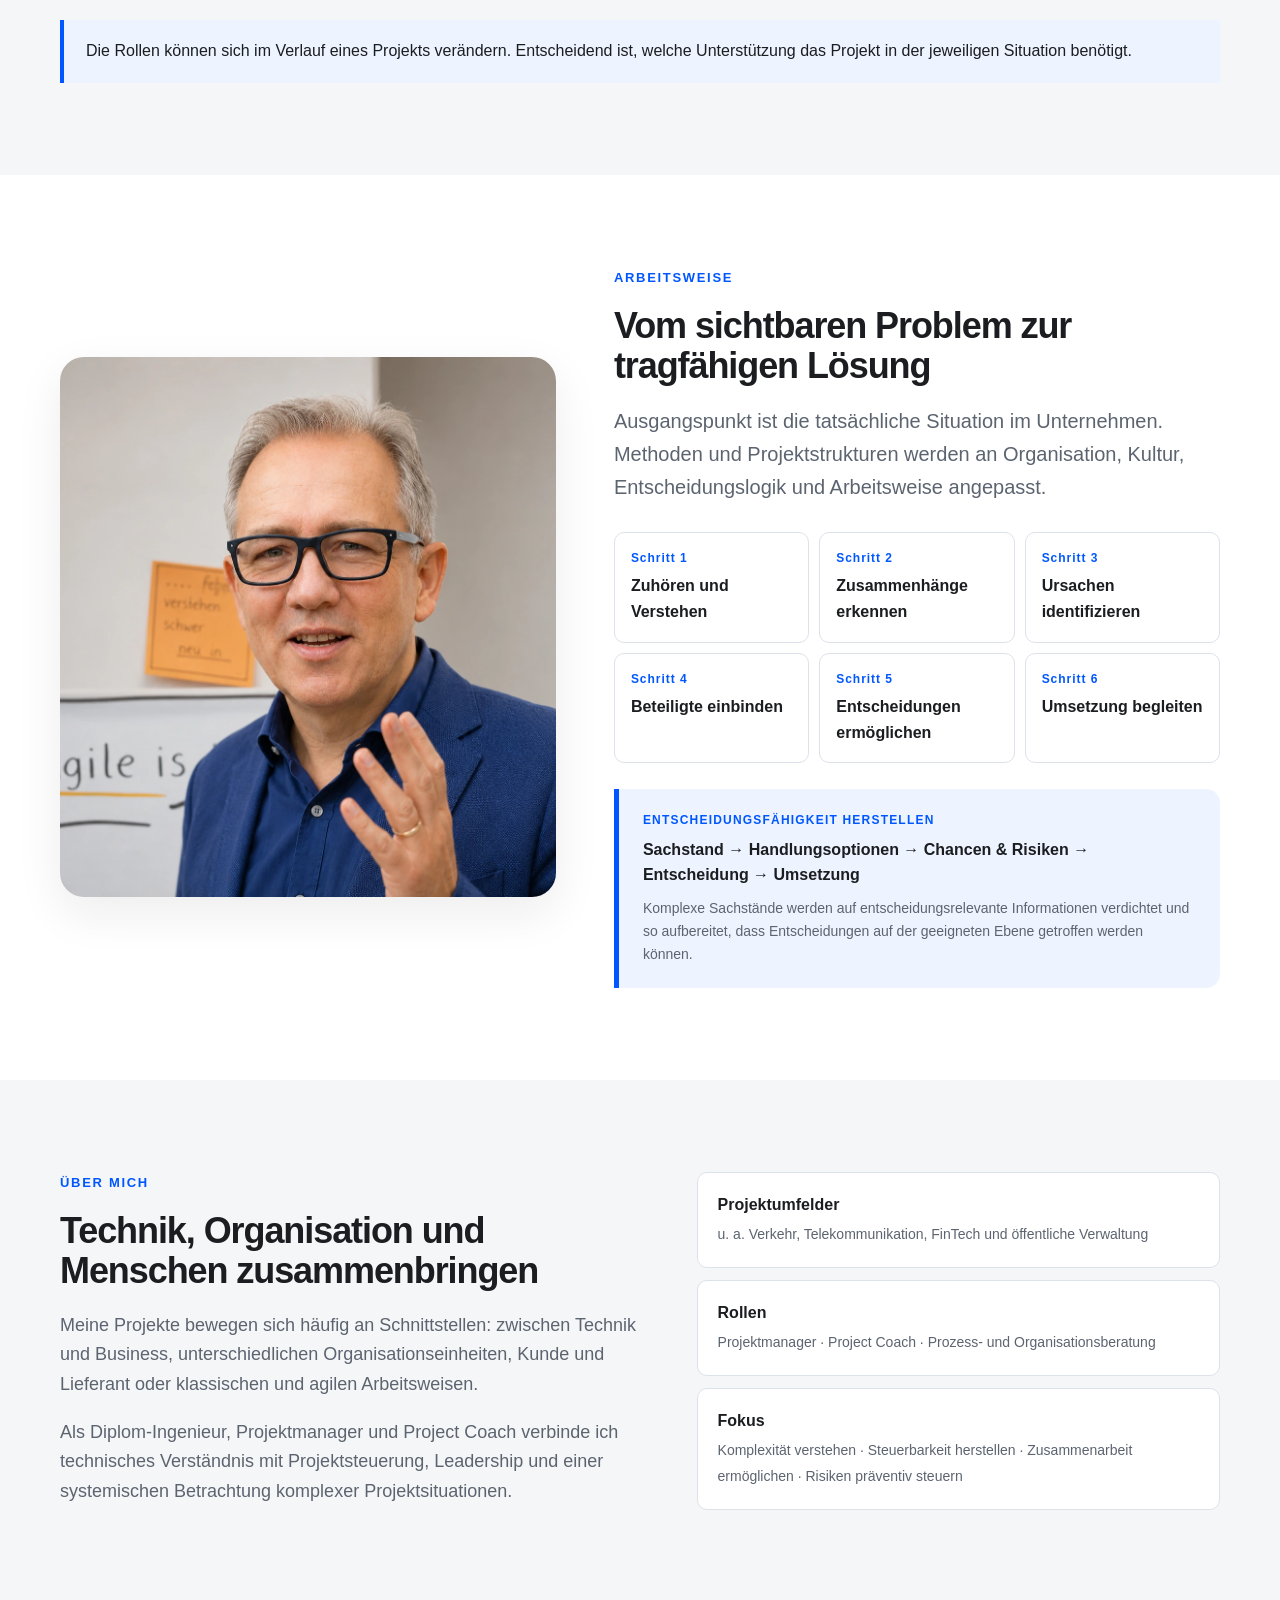
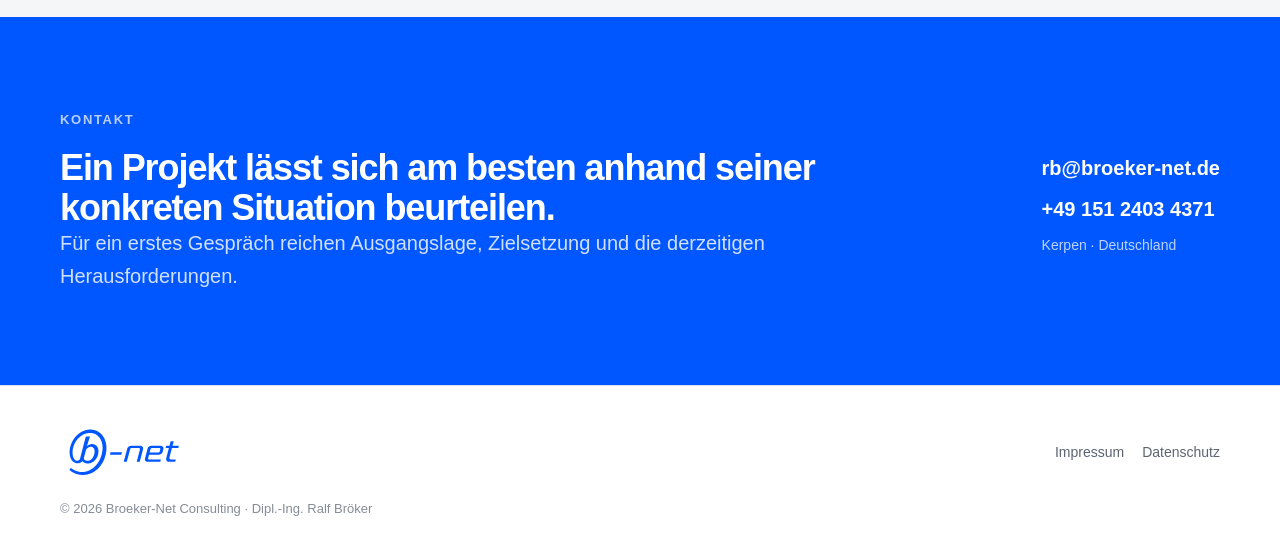
==== commit 1ffb03bb: "Update index.html" ====
--- a/index.html
+++ b/index.html
@@ -159,7 +159,7 @@
       <h2 id="arbeit-title">Vom sichtbaren Problem zur tragfähigen Lösung</h2>
       <p class="section-intro">Ausgangspunkt ist die tatsächliche Situation im Unternehmen. Methoden und Projektstrukturen werden an Organisation, Kultur, Entscheidungslogik und Arbeitsweise angepasst.</p>
       <div class="process" aria-label="Vorgehensmodell">
-        <div class="process-step"><span>01</span>Zuhören und Verstehen</div><div class="process-step"><span>02</span>Zusammenhänge erkennen</div><div class="process-step"><span>03</span>Ursachen identifizieren</div><div class="process-step"><span>04</span>Beteiligte einbinden</div><div class="process-step"><span>05</span>Entscheidungen ermöglichen</div><div class="process-step"><span>06</span>Umsetzung begleiten</div>
+        <div class="process-step"><span>Schritt 1</span>Zuhören und Verstehen</div><div class="process-step"><span>Schritt 2</span>Zusammenhänge erkennen</div><div class="process-step"><span>Schritt 3</span>Ursachen identifizieren</div><div class="process-step"><span>Schritt 4</span>Beteiligte einbinden</div><div class="process-step"><span>Schritt 5</span>Entscheidungen ermöglichen</div><div class="process-step"><span>Schritt 6</span>Umsetzung begleiten</div>
       </div>
       <div class="decision"><div class="mini-label">Entscheidungsfähigkeit herstellen</div>
         <div class="decision-flow">Sachstand → Handlungsoptionen → Chancen &amp; Risiken → Entscheidung → Umsetzung</div>
@@ -168,7 +168,8 @@
   </div>
 </section>
 
-<section class="section section-soft" id="ueber-mich" aria-labelledby="about-title">
+</section>
+  <section class="section section-soft" id="ueber-mich" aria-labelledby="about-title">
   <div class="container about-grid">
     <div>
       <div class="eyebrow">Über mich</div><h2 id="about-title">Technik, Organisation und Menschen zusammenbringen</h2>
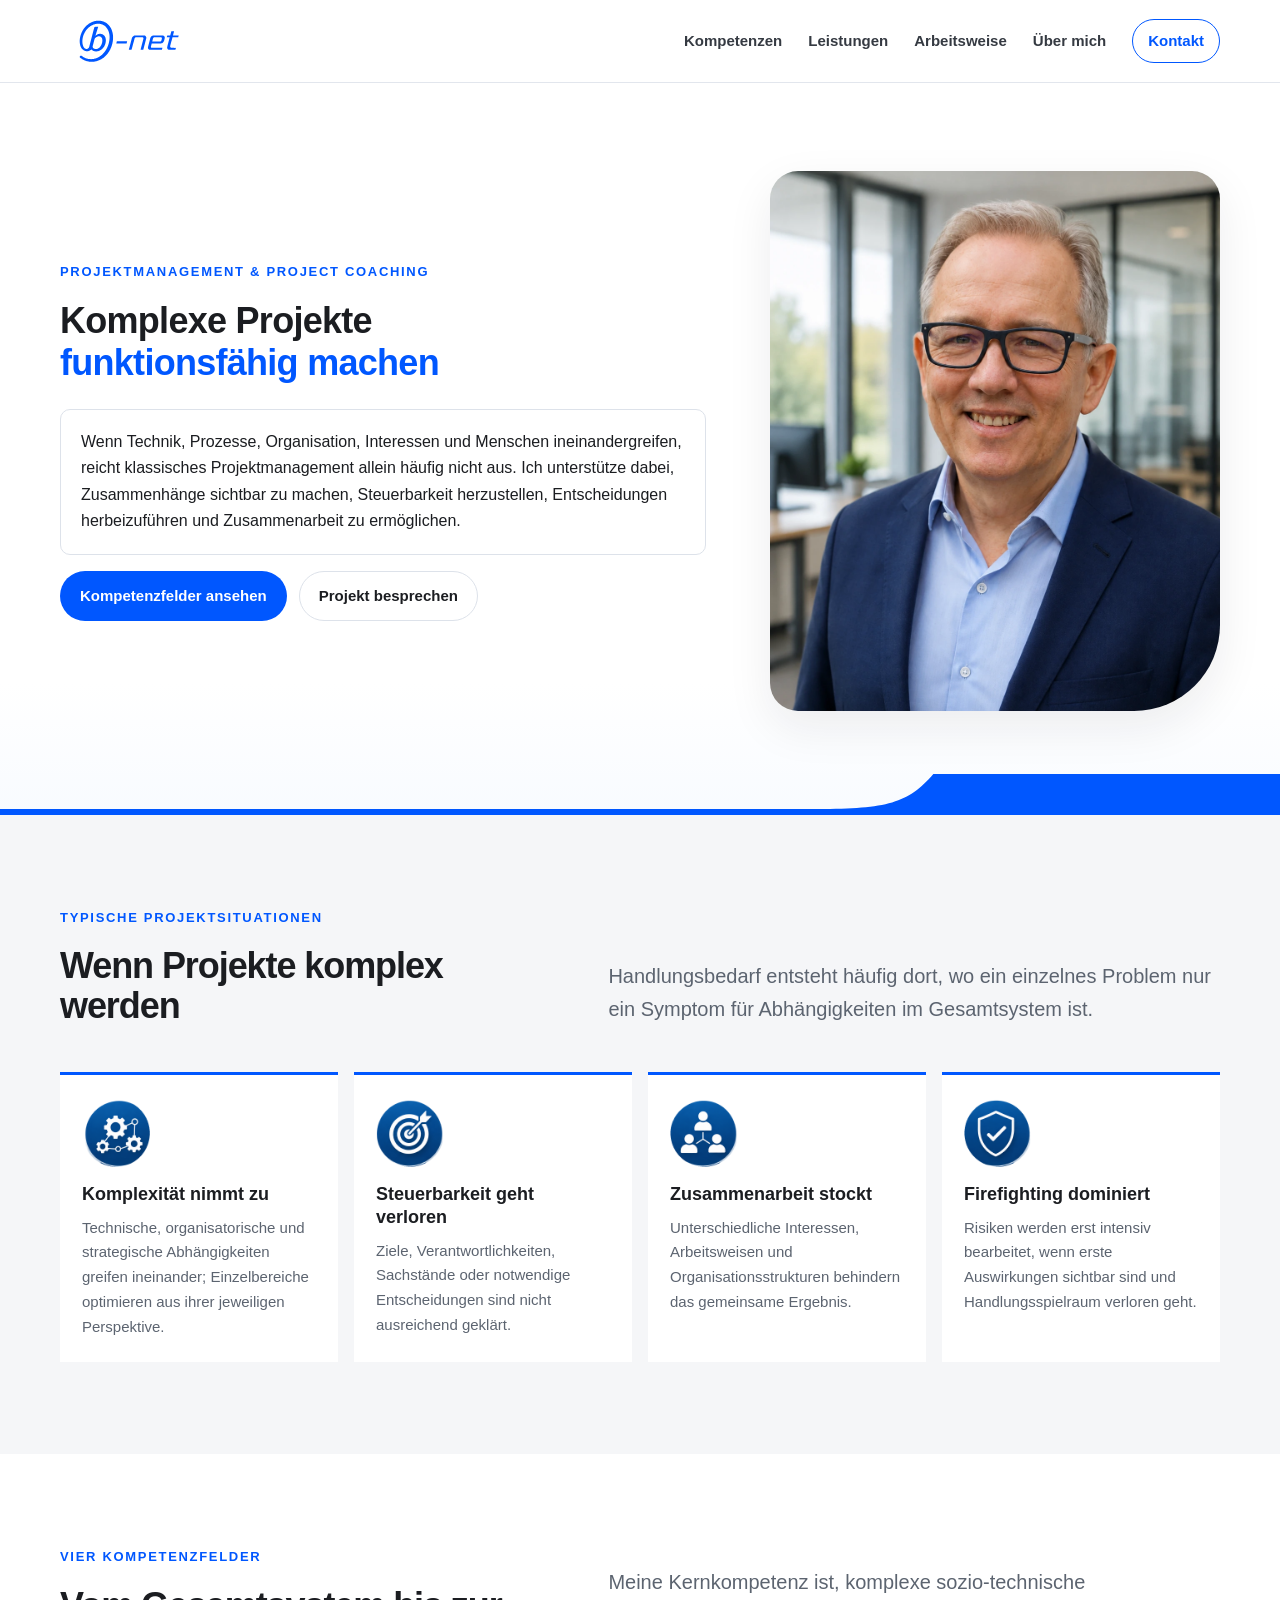
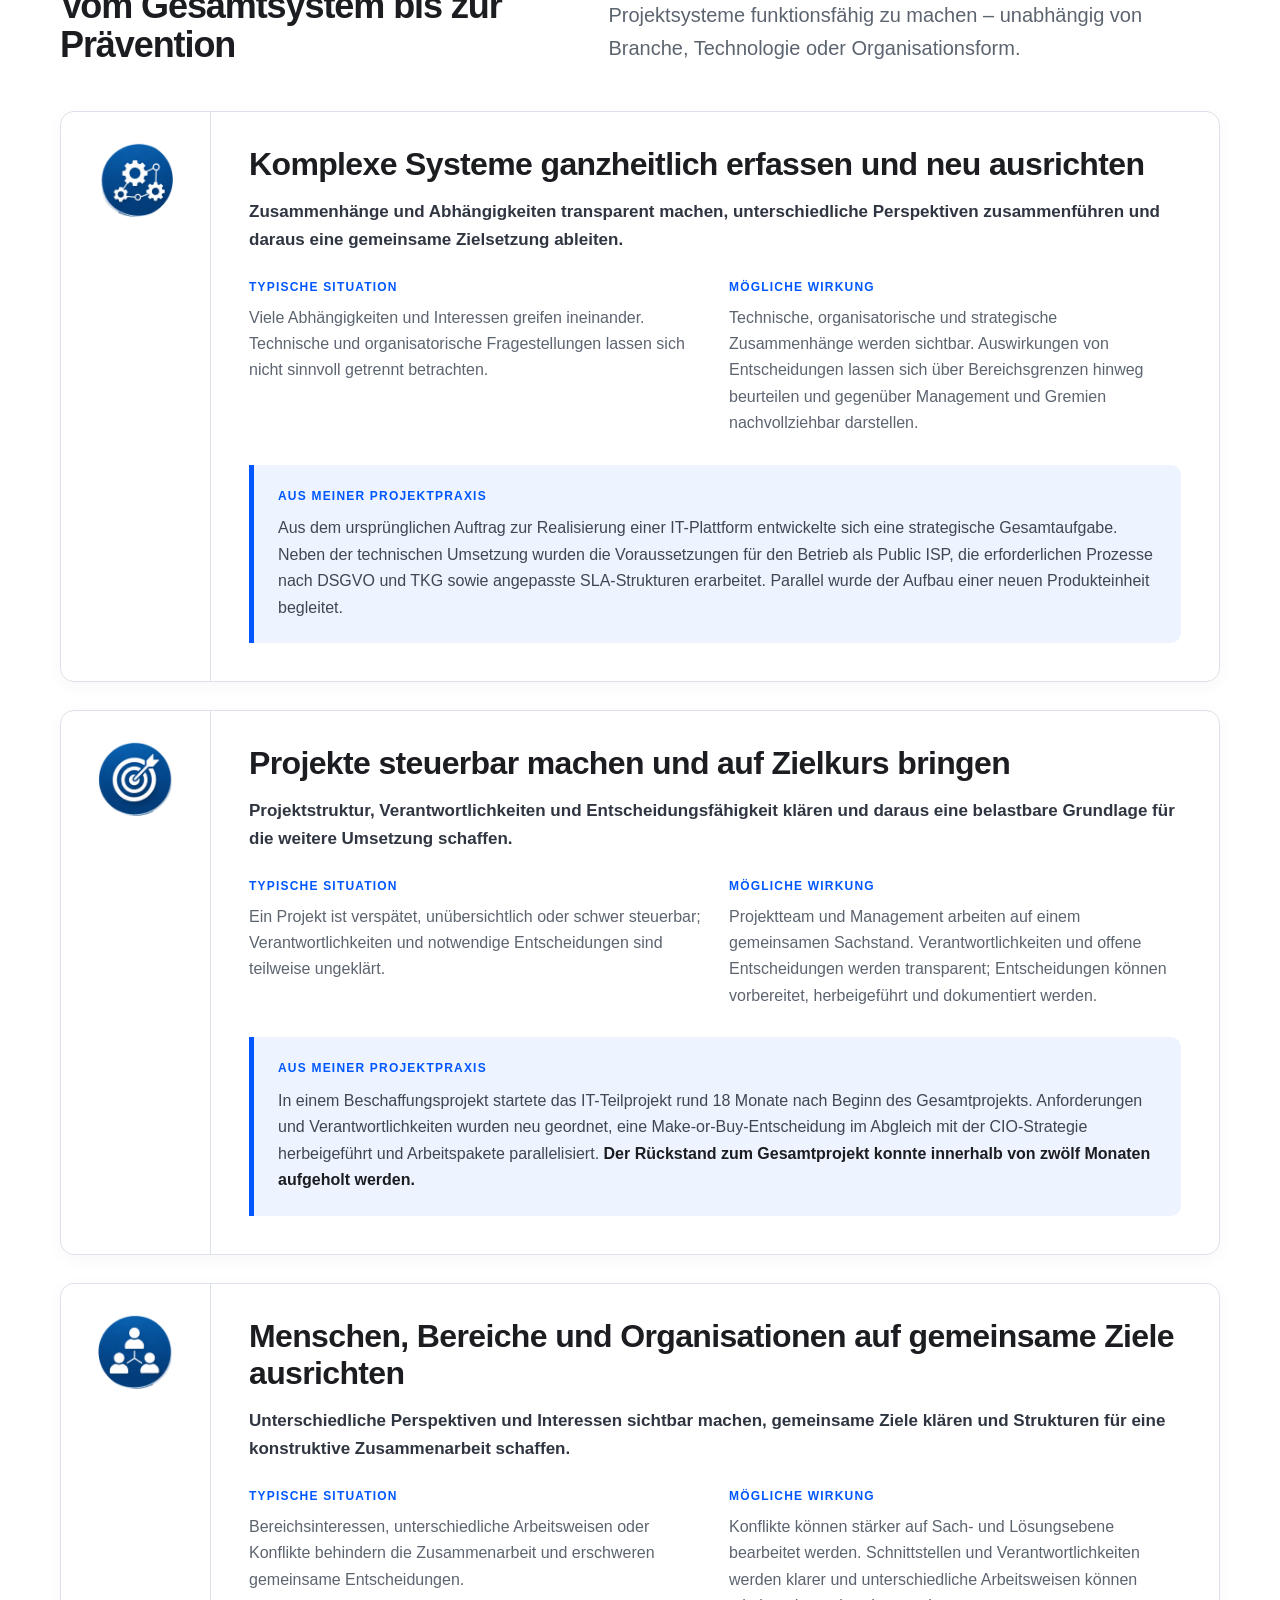
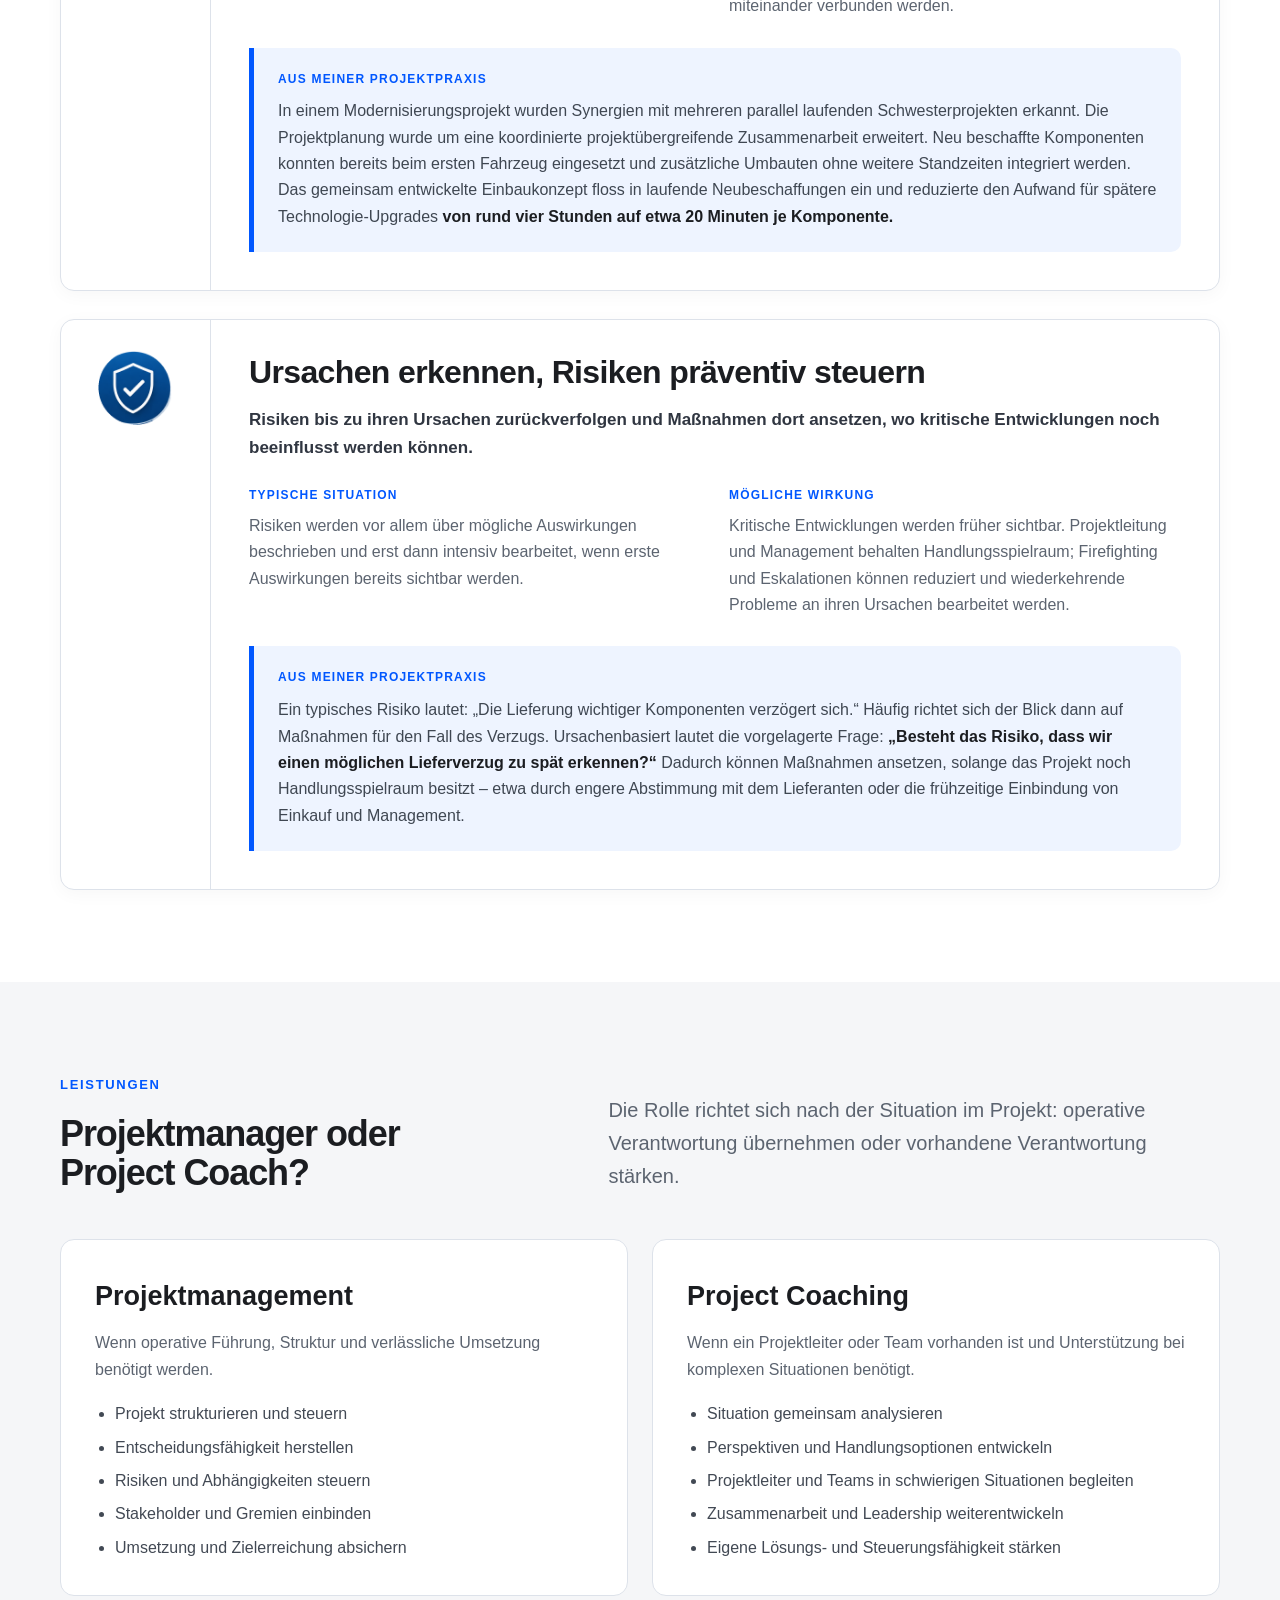
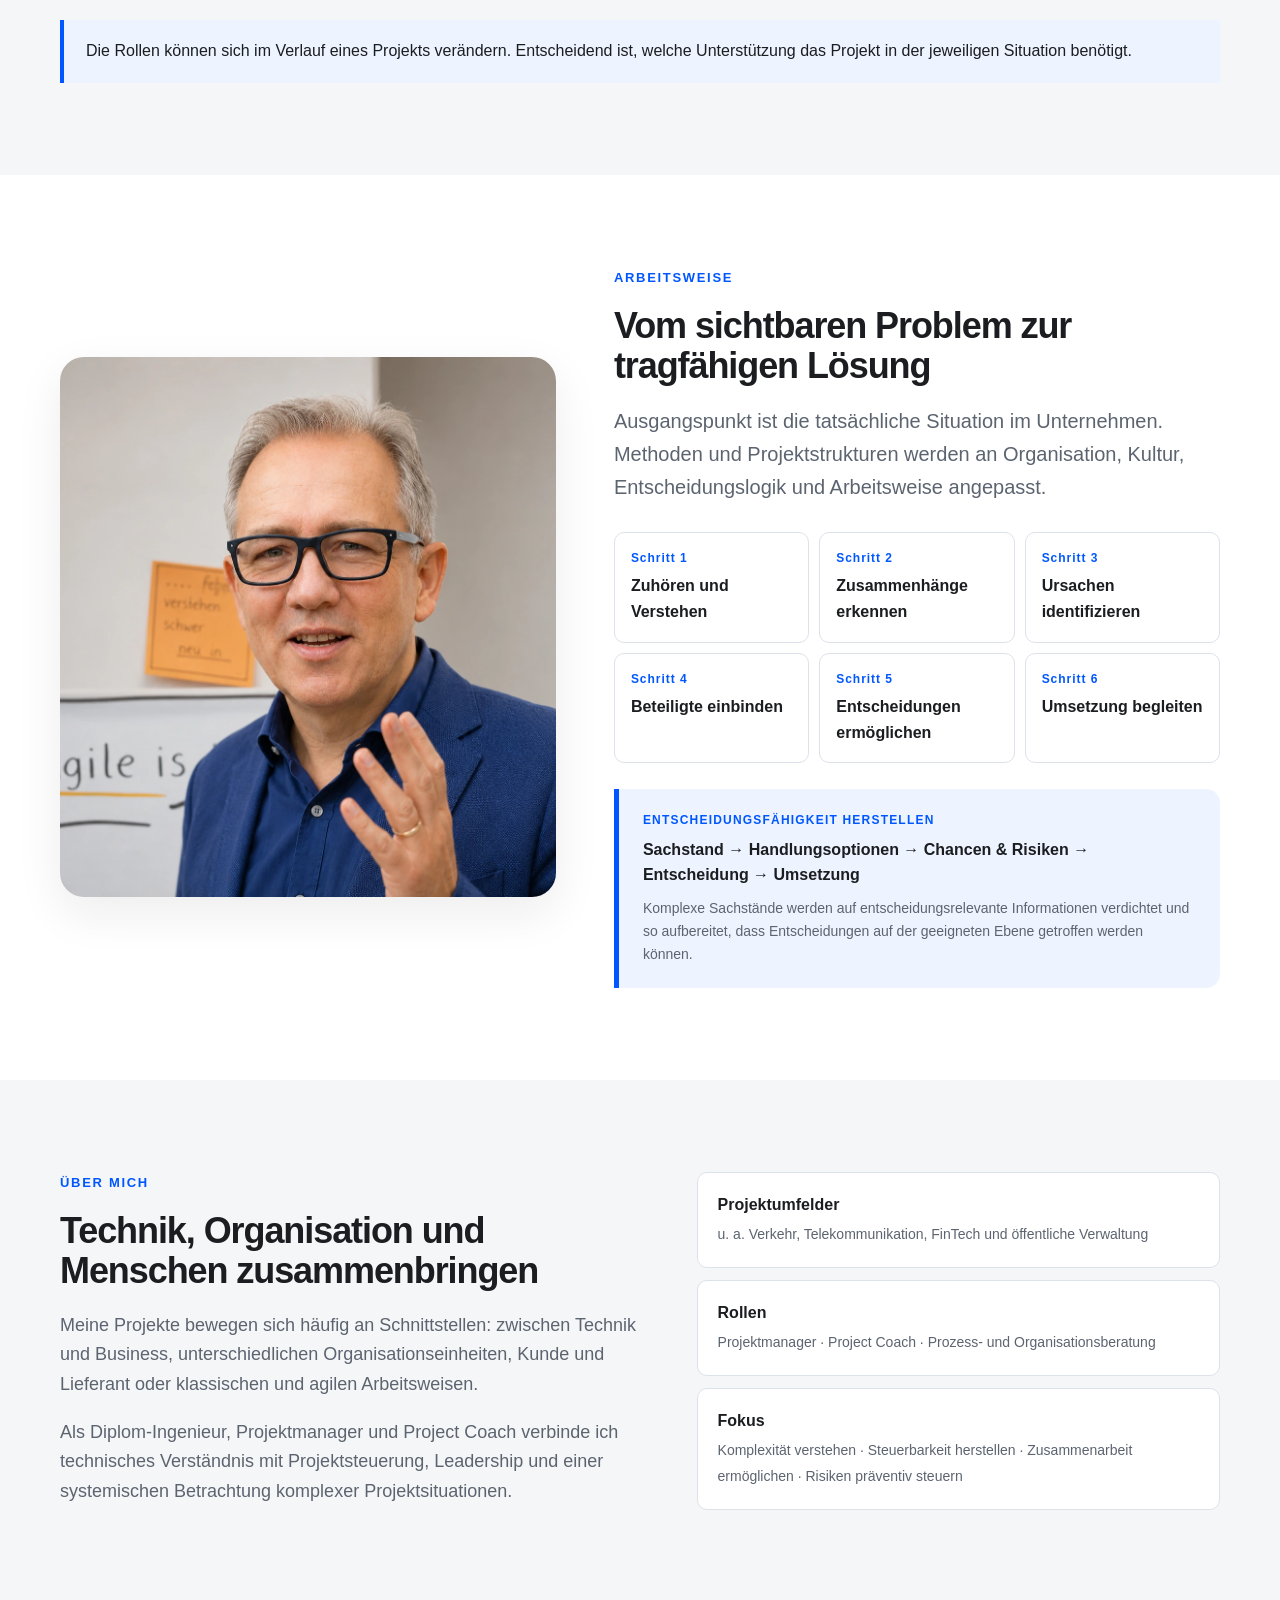
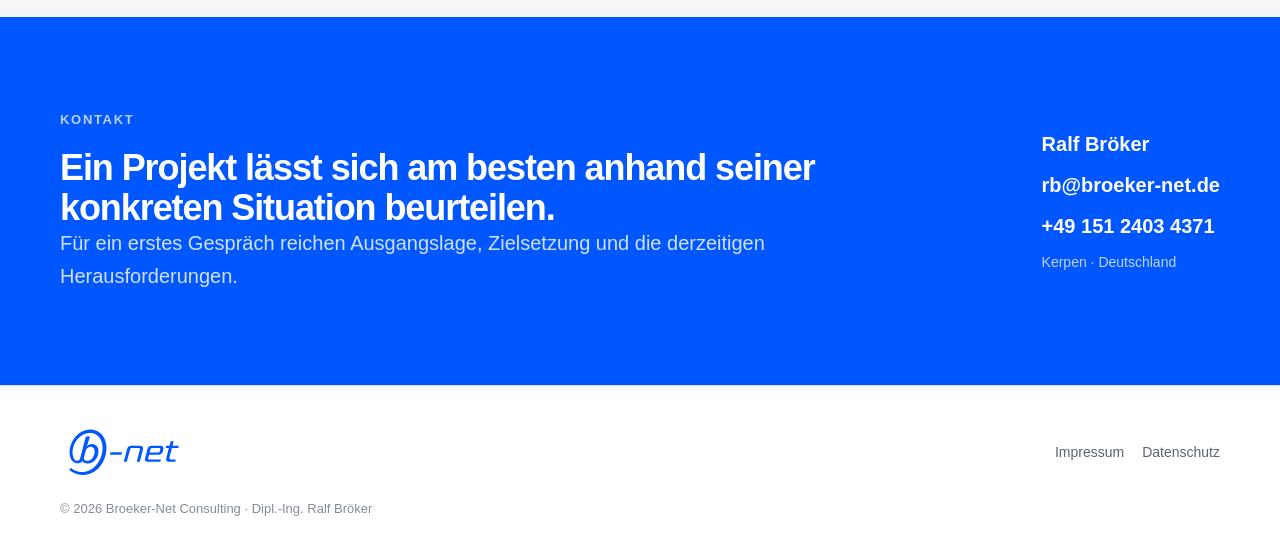
==== commit a634bab9: "Update index.html" ====
--- a/index.html
+++ b/index.html
@@ -187,7 +187,7 @@
 <section class="section section-blue" id="kontakt" aria-labelledby="kontakt-title">
   <div class="container contact-grid">
     <div><div class="eyebrow" style="color:#b9d0ff">Kontakt</div><h2 id="kontakt-title">Ein Projekt lässt sich am besten anhand seiner konkreten Situation beurteilen.</h2><p class="section-intro">Für ein erstes Gespräch reichen Ausgangslage, Zielsetzung und die derzeitigen Herausforderungen.</p></div>
-    <div class="contact-details"><a Ralf Bröker/a><a href="mailto:rb@broeker-net.de">rb@broeker-net.de</a><a href="tel:+4915124034371">+49 151 2403 4371</a><span class="contact-small">Kerpen · Deutschland</span></div>
+    <div class="contact-details"><a /a>Ralf Bröker<a href="mailto:rb@broeker-net.de">rb@broeker-net.de</a><a href="tel:+4915124034371">+49 151 2403 4371</a><span class="contact-small">Kerpen · Deutschland</span></div>
   </div>
 </section>
 </main>
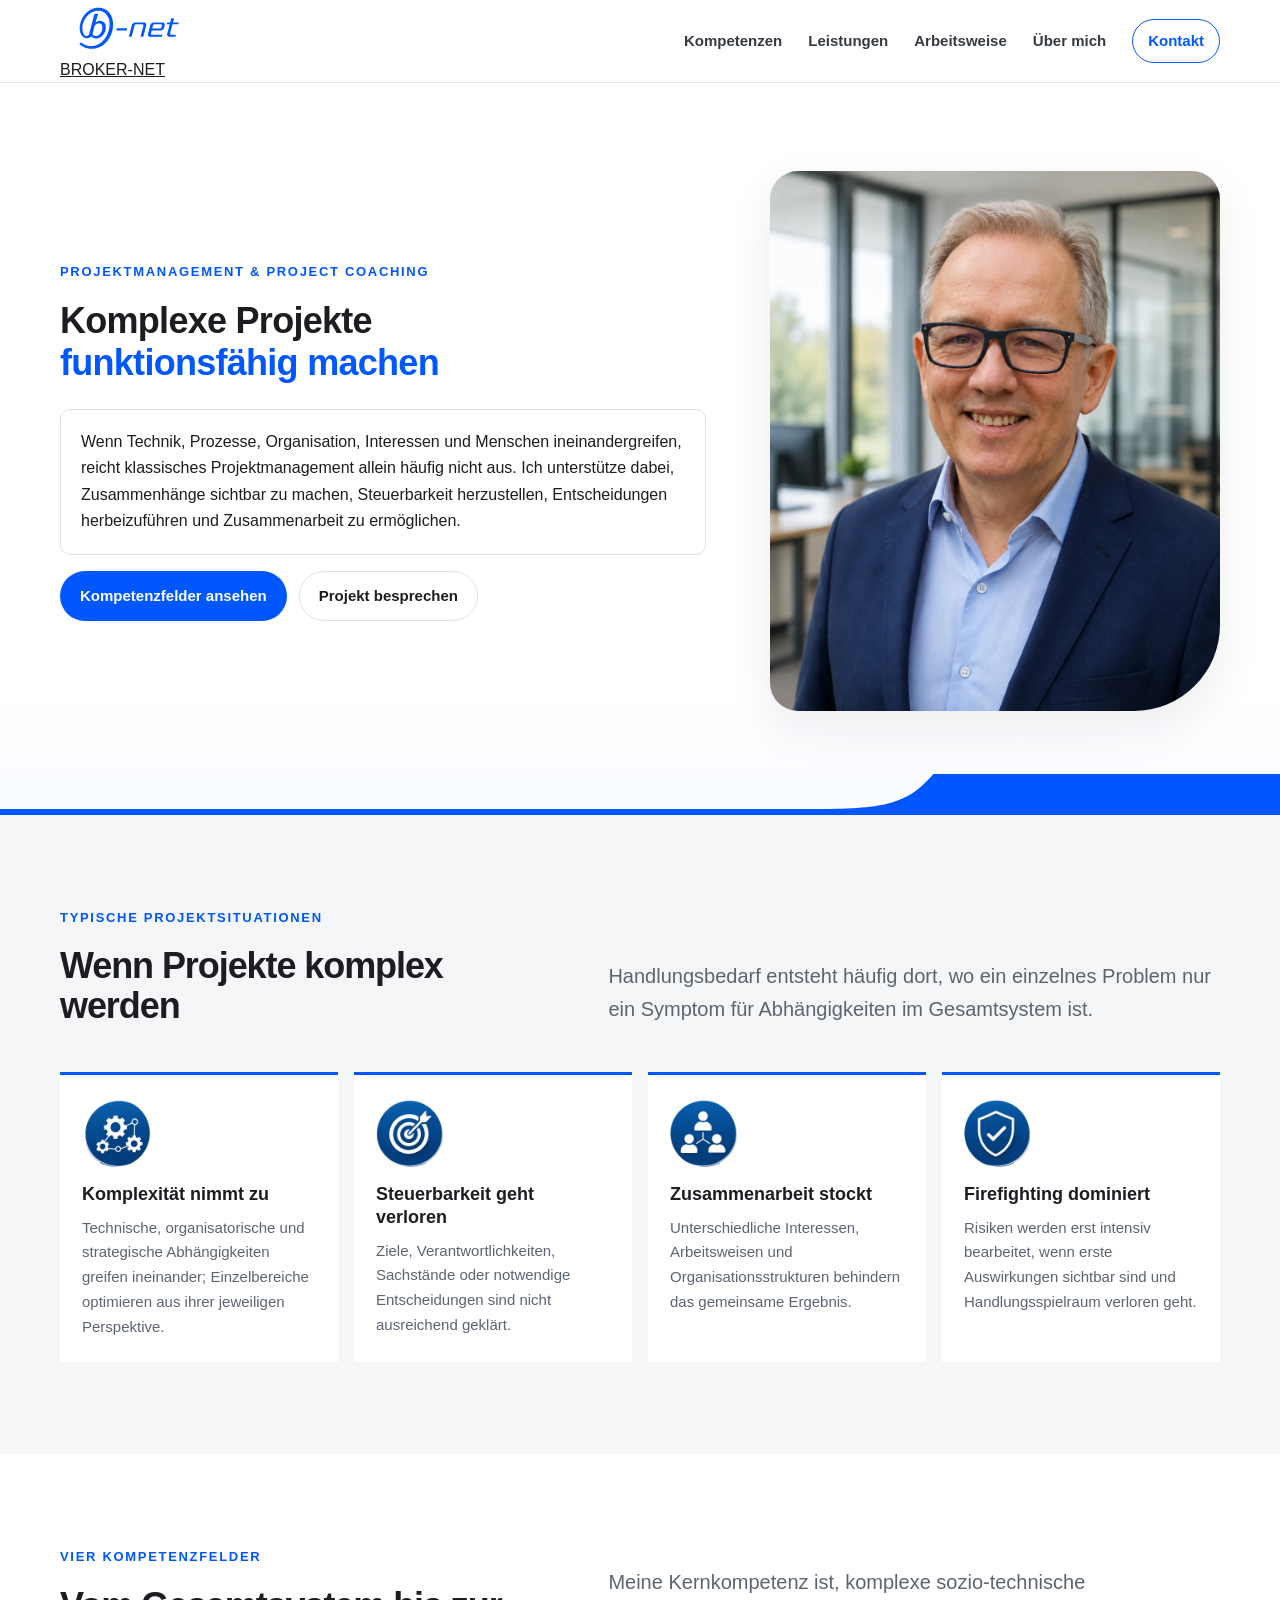
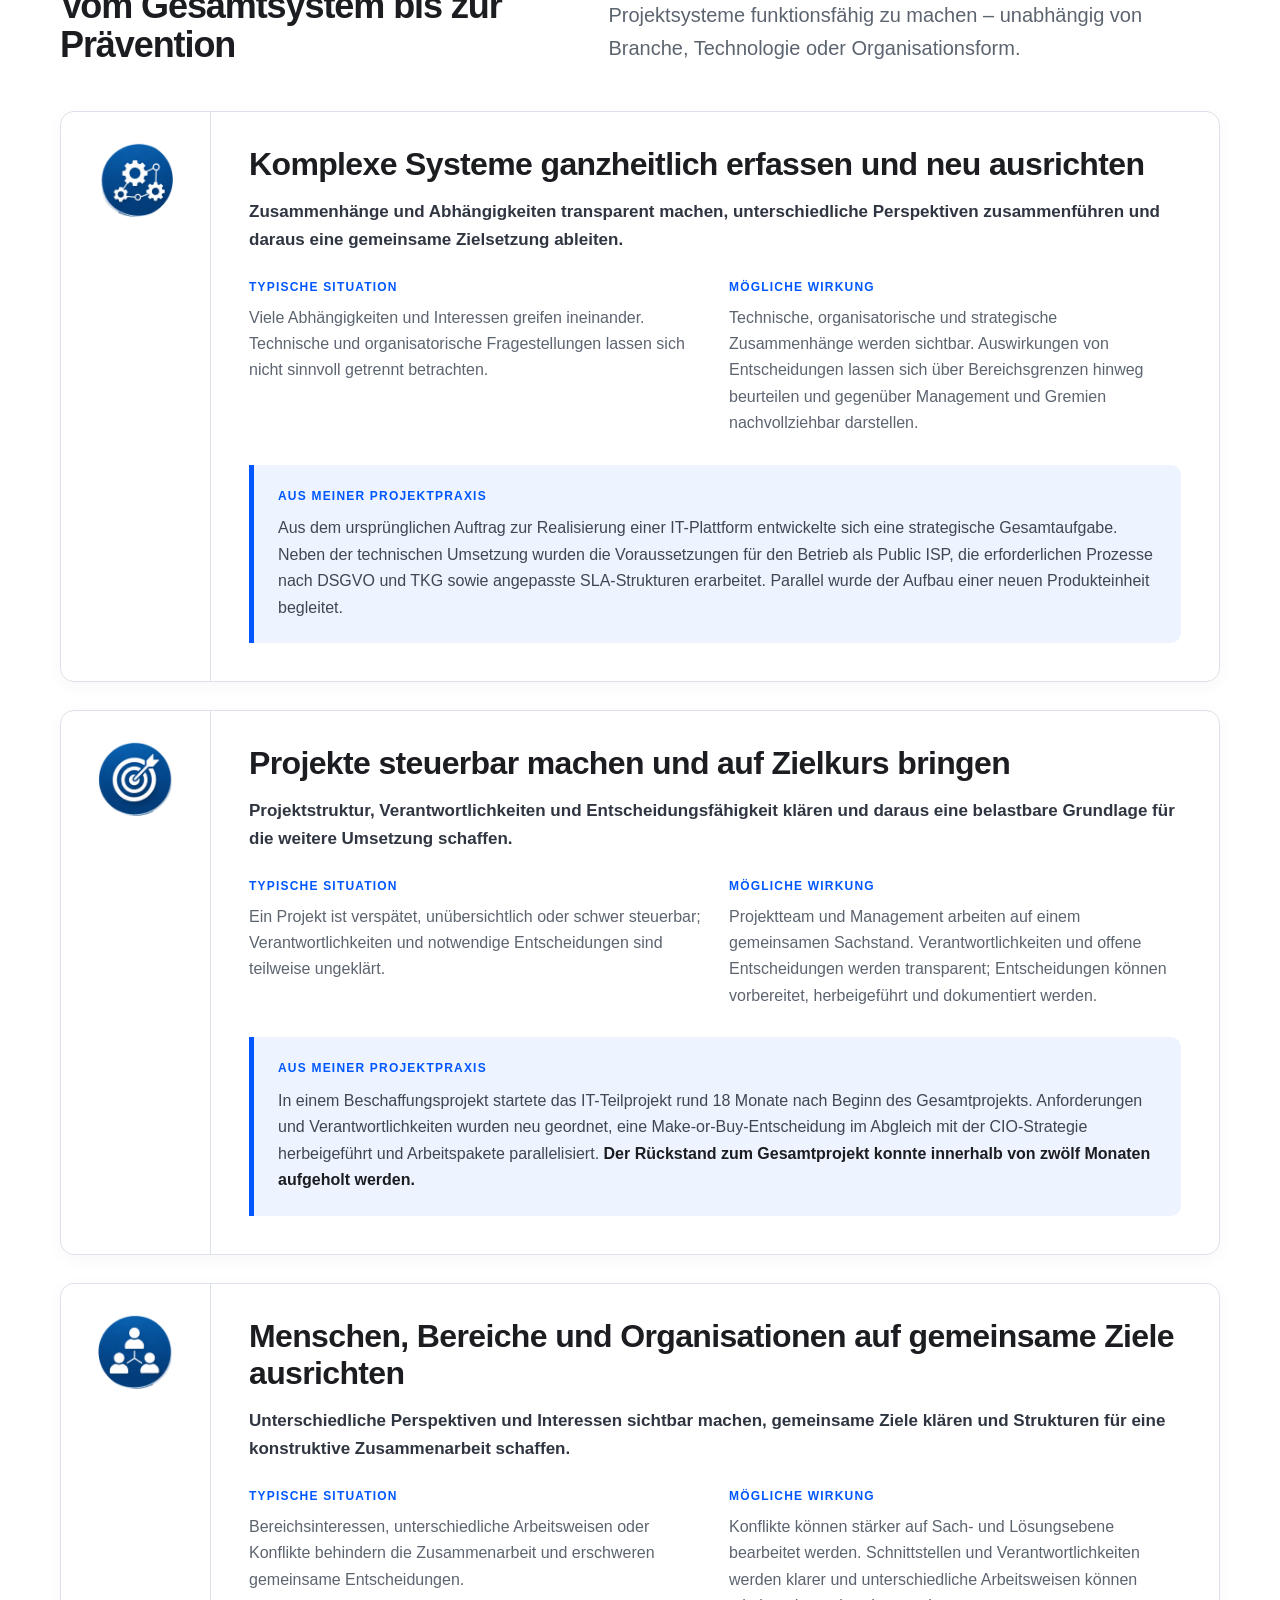
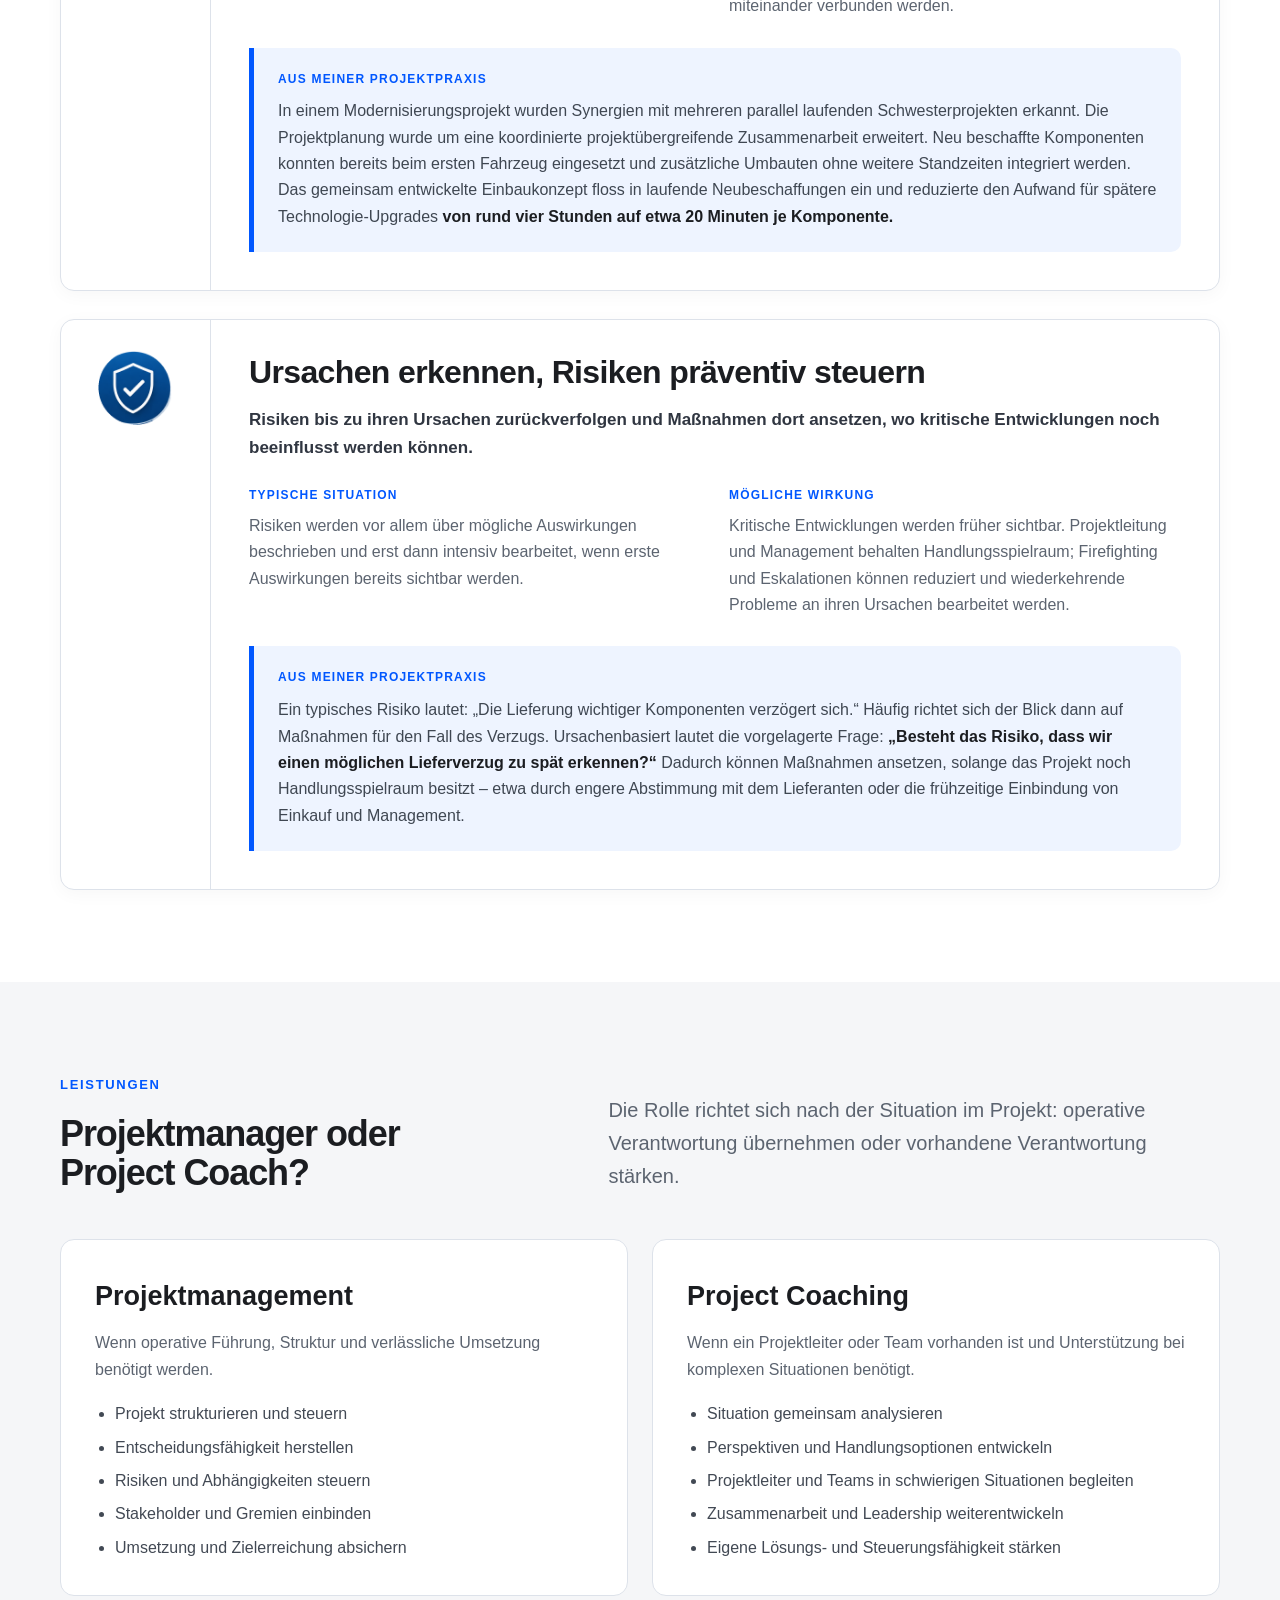
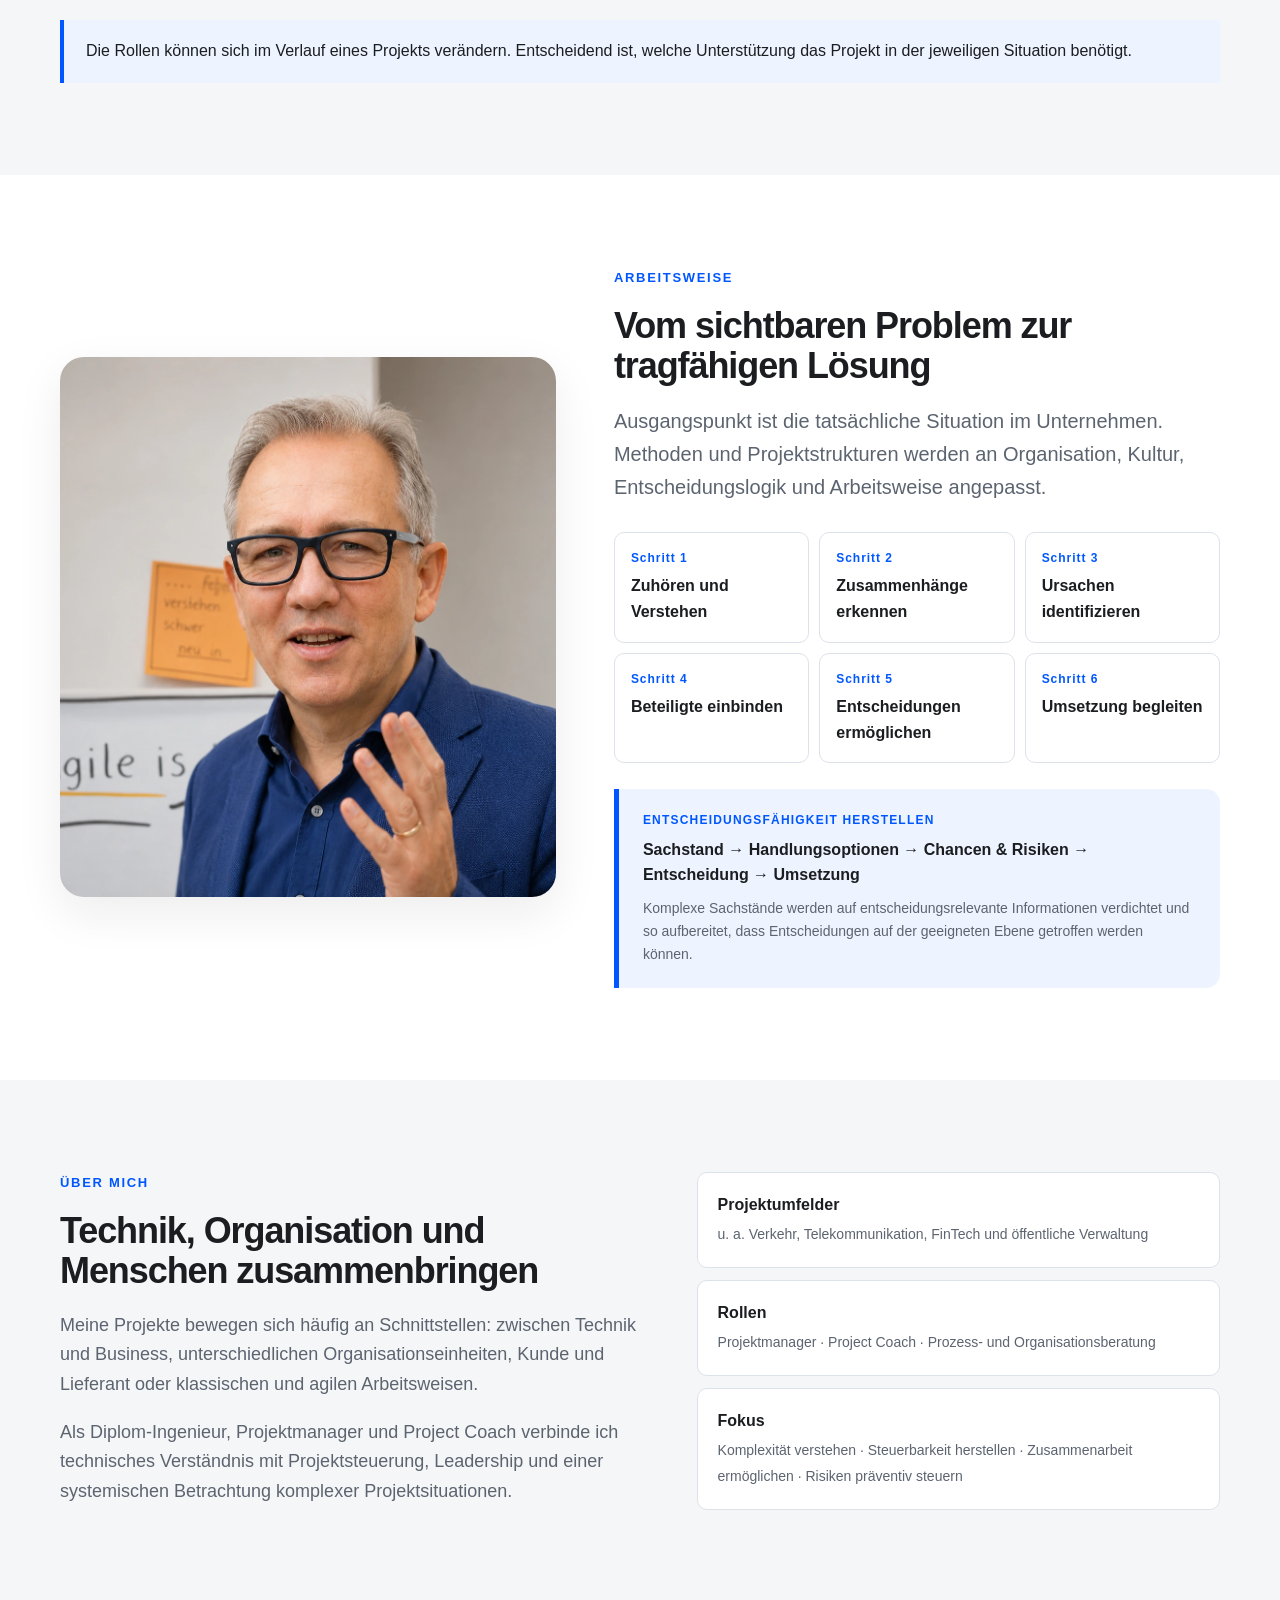
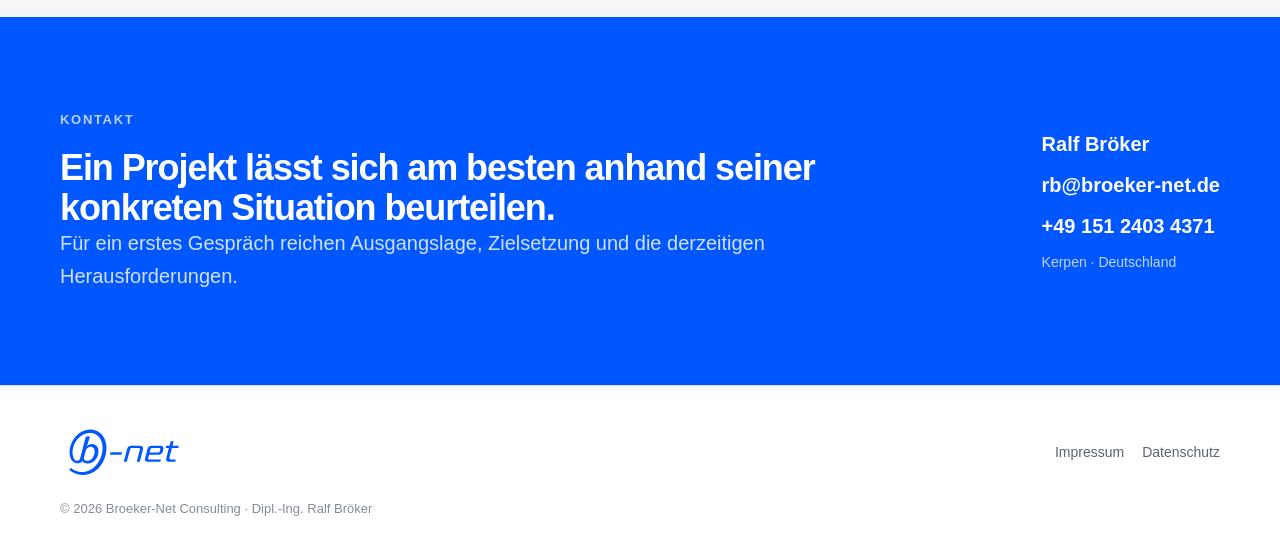
==== commit 65557917: "Update index.html" ====
--- a/index.html
+++ b/index.html
@@ -14,7 +14,7 @@
 <a class="skip-link" href="#main">Zum Inhalt springen</a>
 <header class="header">
   <div class="container header-inner">
-    <a class="brand" href="#top" aria-label="b-net Startseite"><img src="assets/img/logo-bnet.svg" alt="b-net"></a>
+    <a class="brand" href="#top" aria-label="b-net Startseite"><img src="assets/img/logo-bnet.svg" alt="b-net"> BROKER-NET</a>
     <button class="menu-button" aria-expanded="false" aria-controls="mainnav" aria-label="Navigation öffnen">☰</button>
     <nav class="nav" id="mainnav" aria-label="Hauptnavigation">
       <a href="#kompetenzen">Kompetenzen</a>
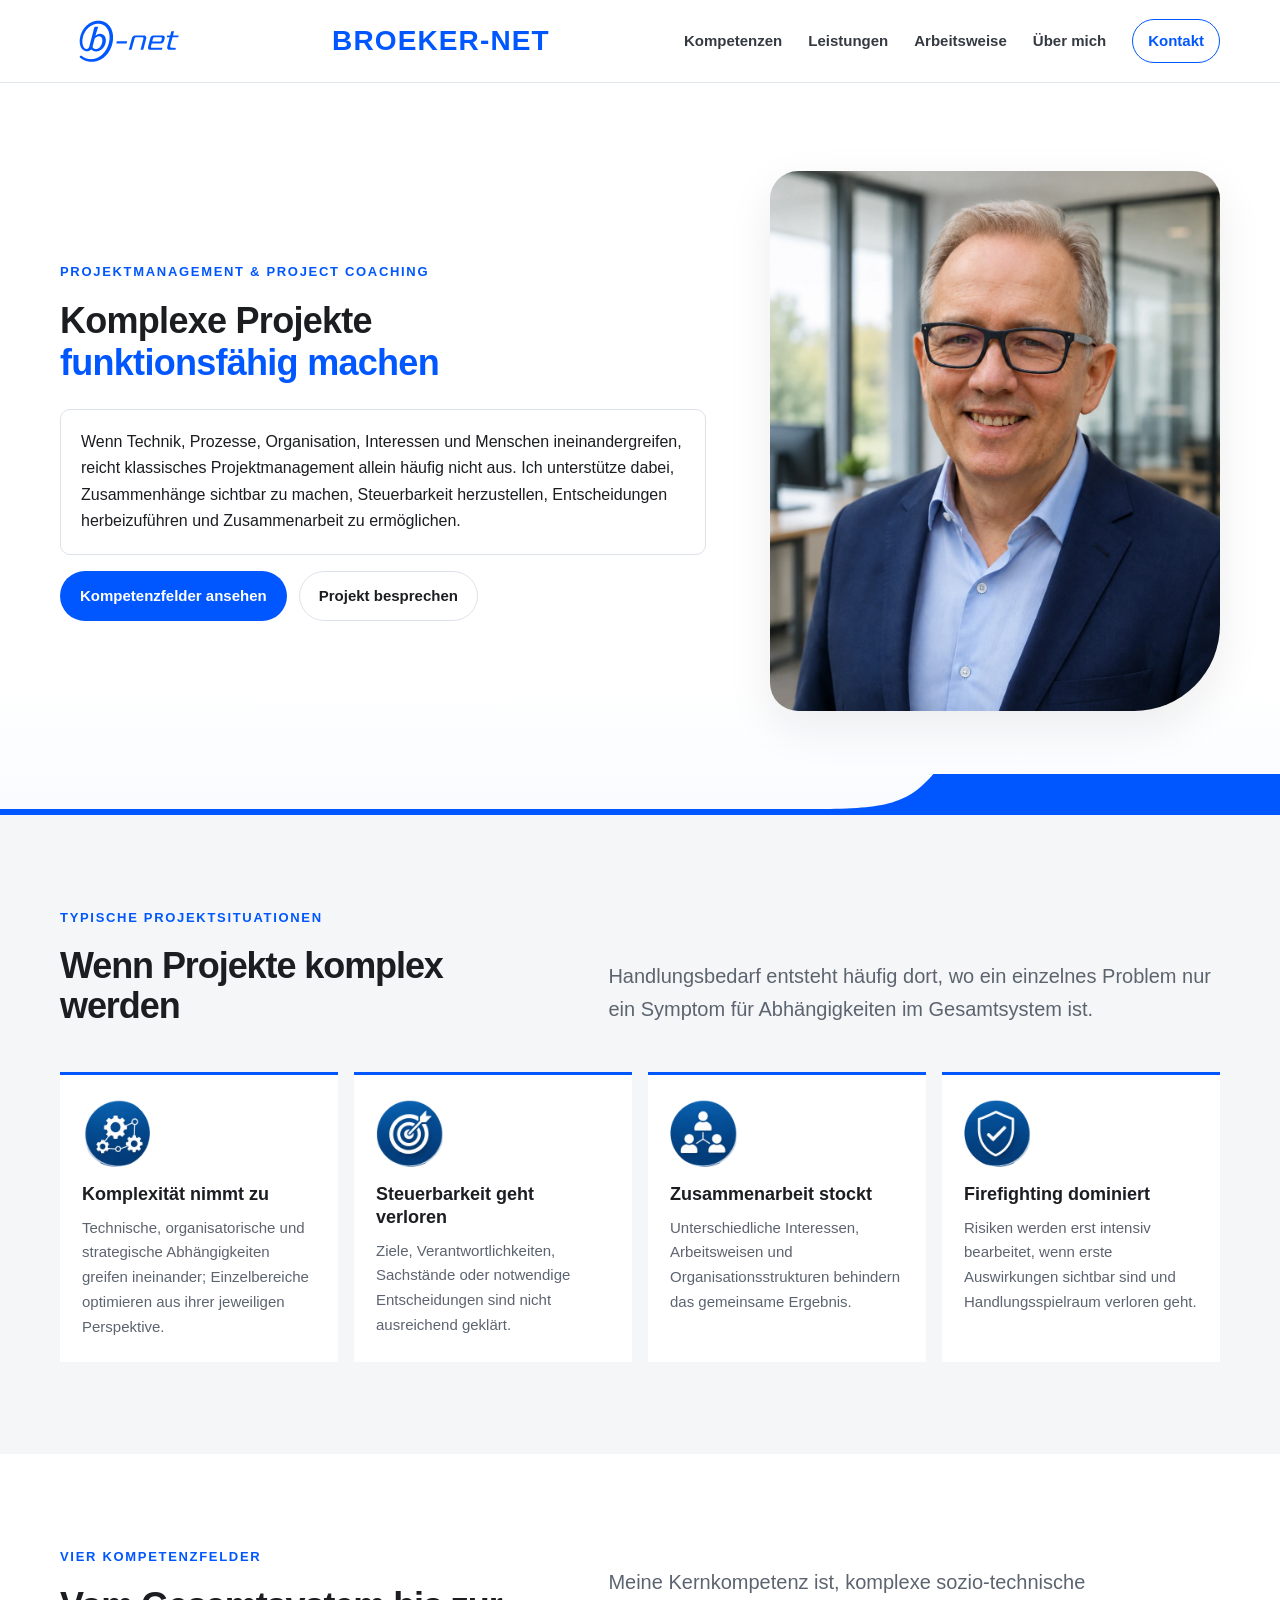
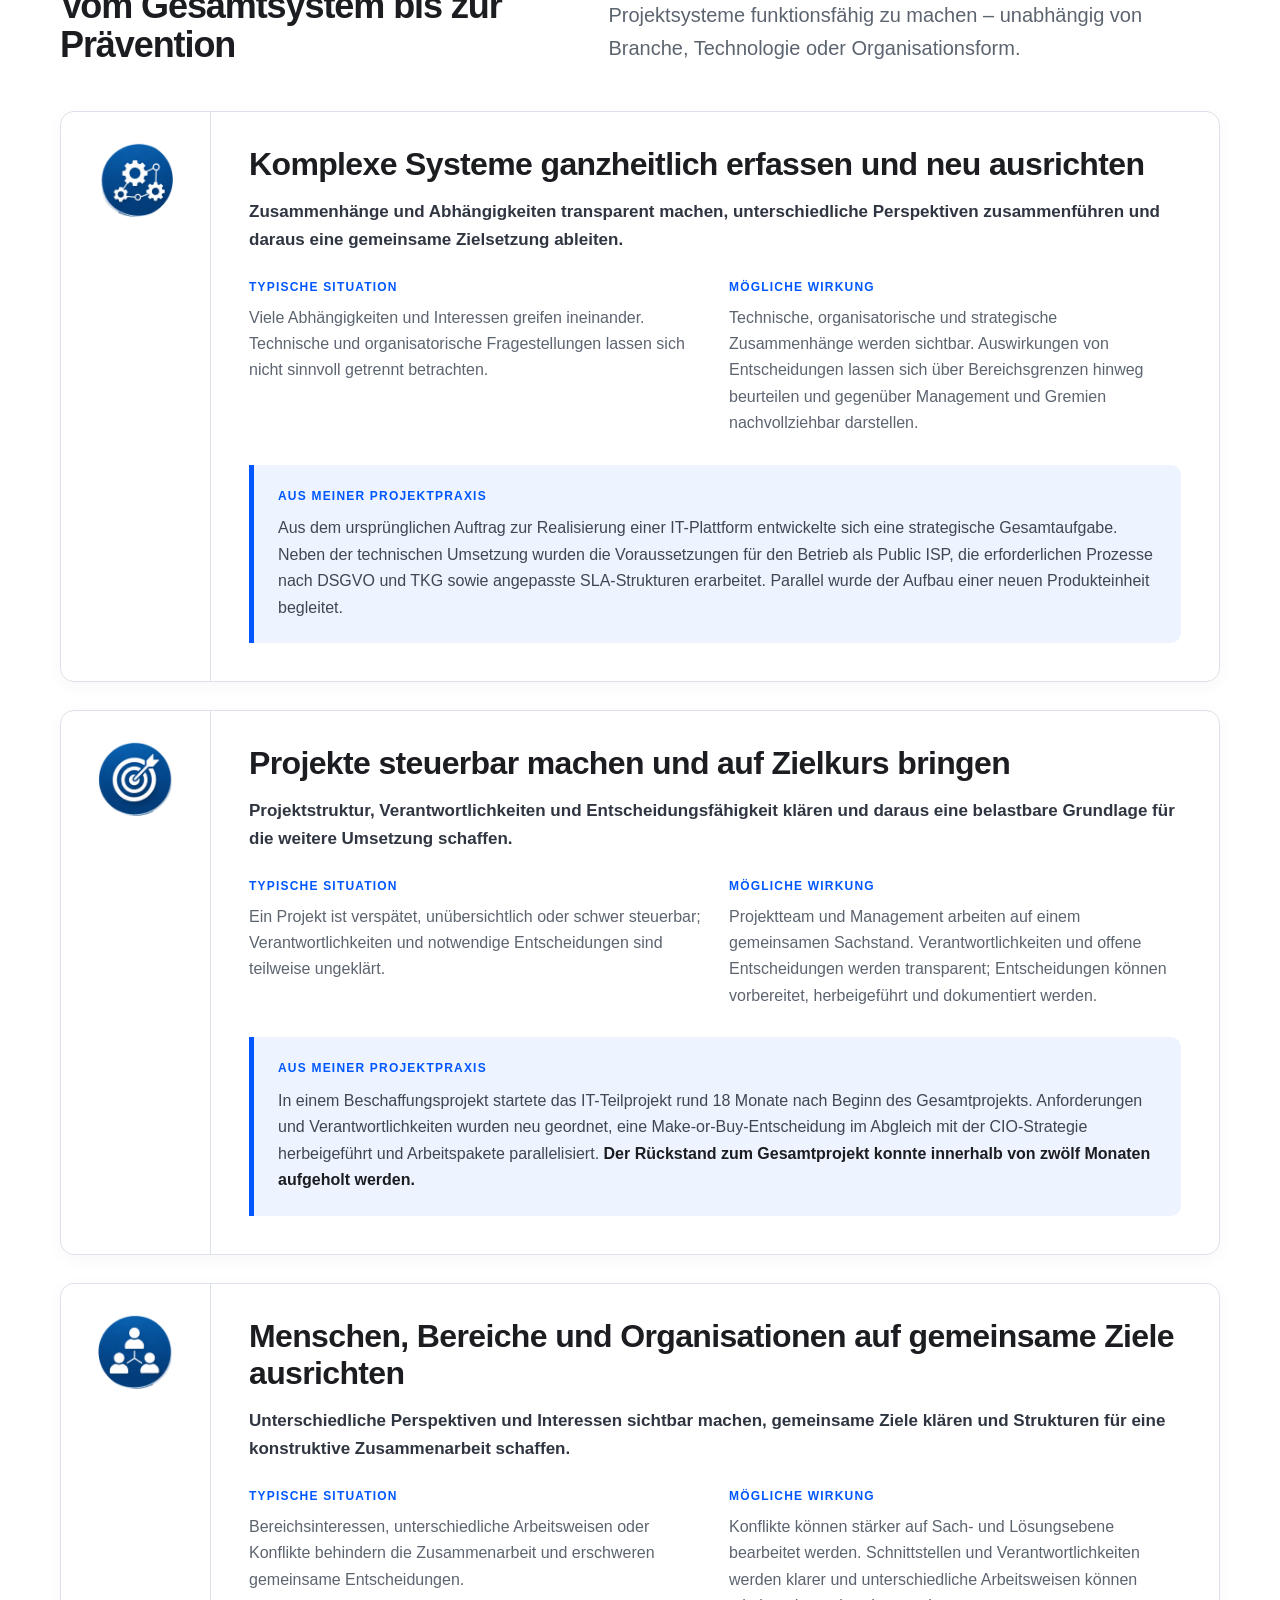
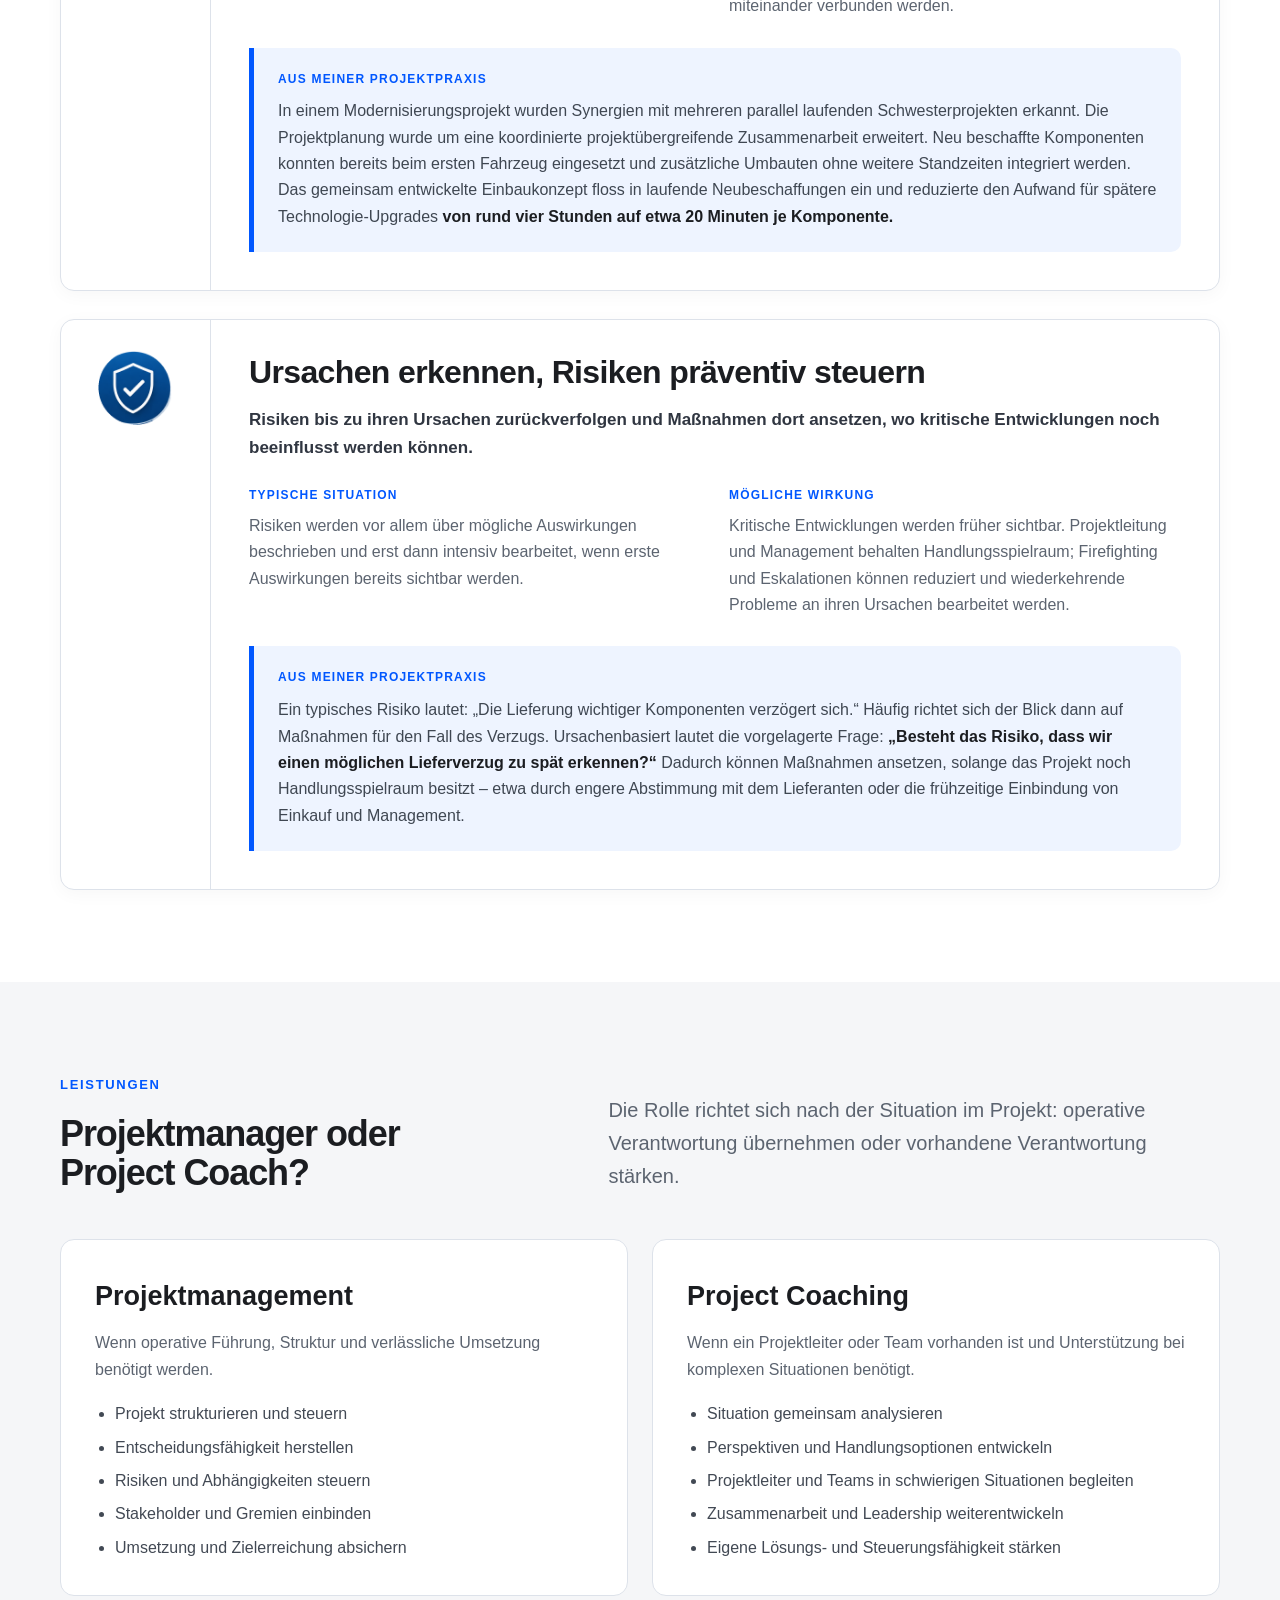
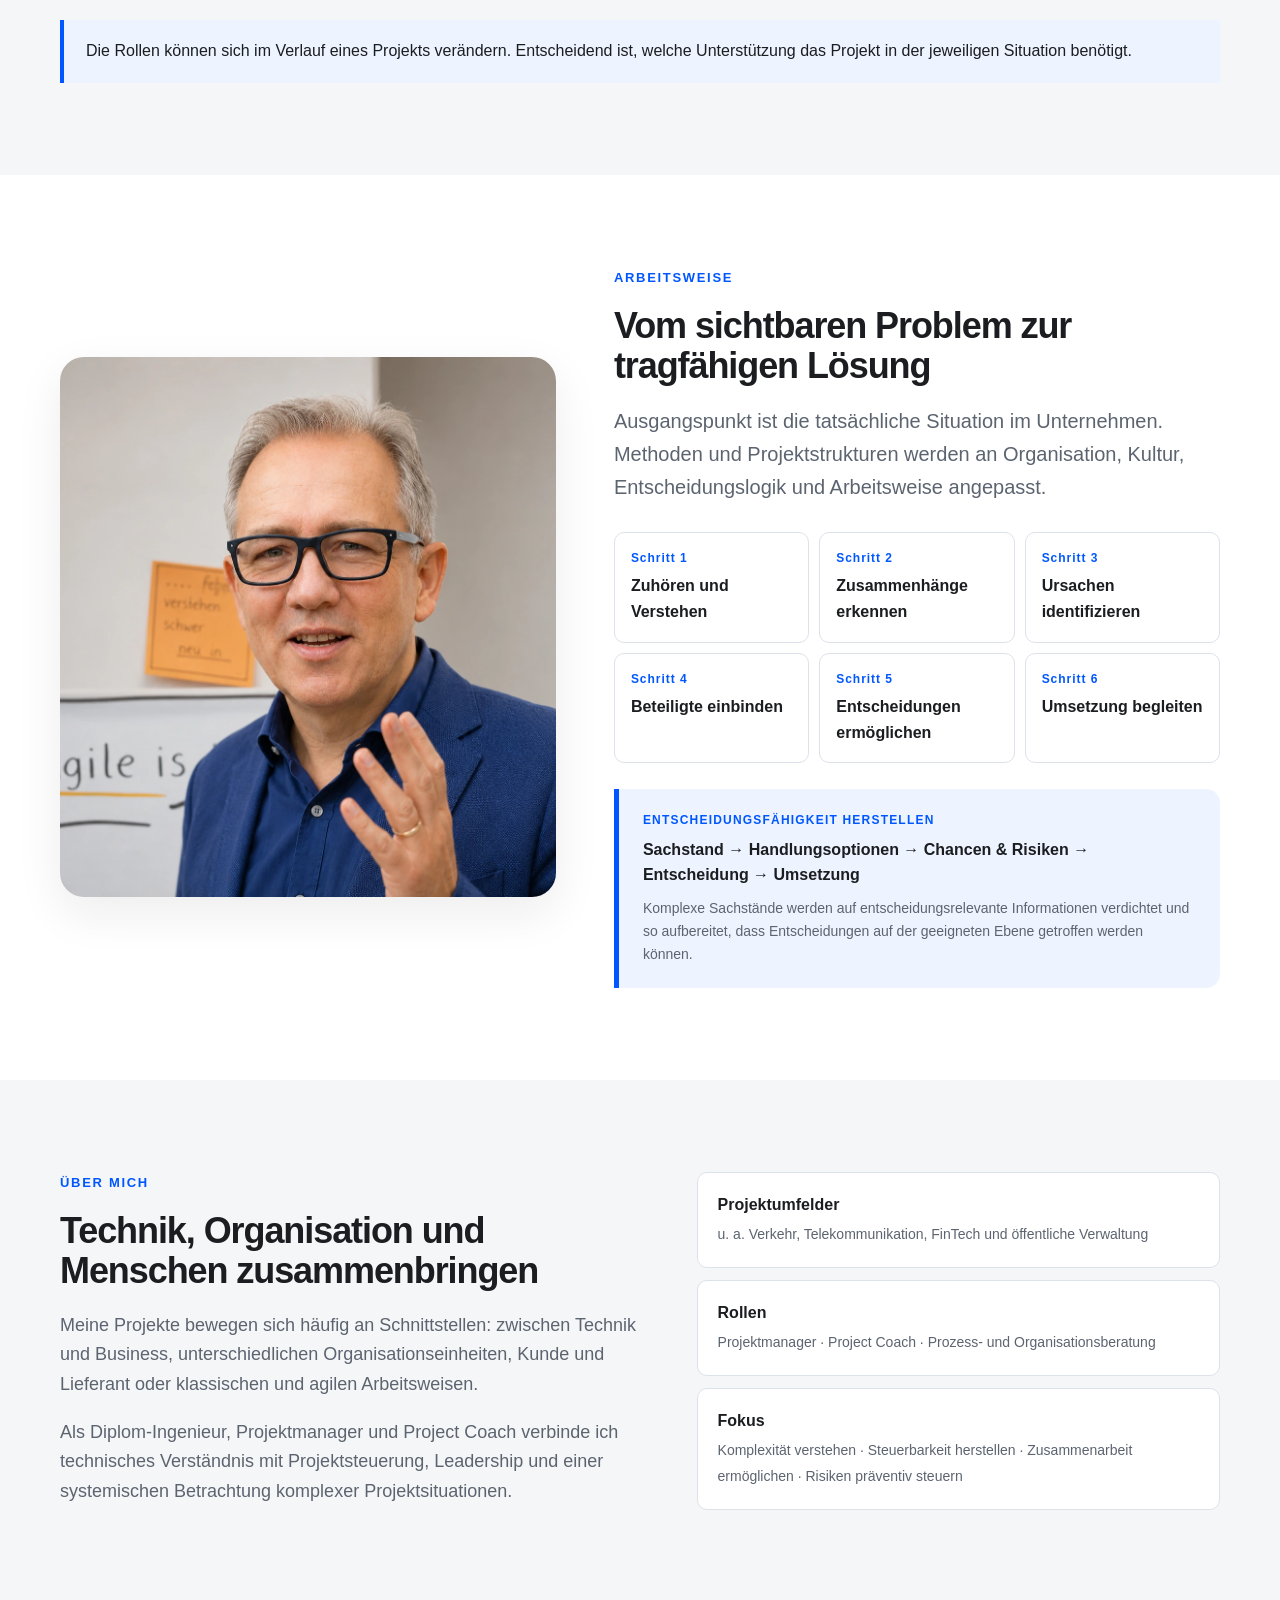
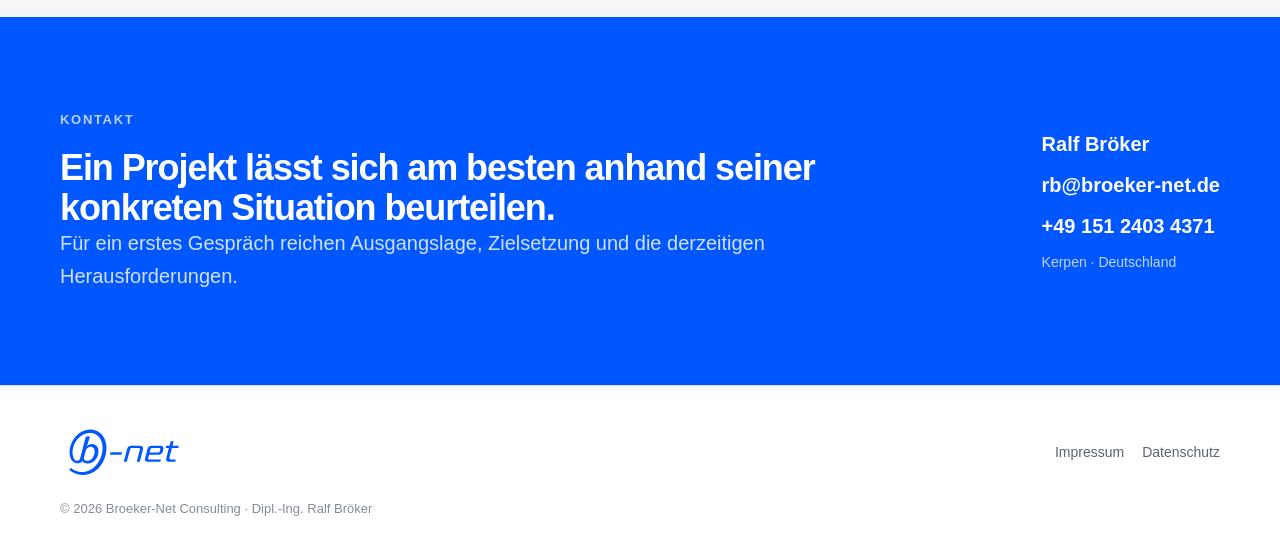
==== commit 36af2684: "Update index.html" ====
--- a/index.html
+++ b/index.html
@@ -14,7 +14,8 @@
 <a class="skip-link" href="#main">Zum Inhalt springen</a>
 <header class="header">
   <div class="container header-inner">
-    <a class="brand" href="#top" aria-label="b-net Startseite"><img src="assets/img/logo-bnet.svg" alt="b-net"> BROKER-NET</a>
+    <a class="brand" href="#top" aria-label="b-net Startseite"><img src="assets/img/logo-bnet.svg" alt="b-net"></a>
+    <div class="brand-title">BROEKER-NET</div>
     <button class="menu-button" aria-expanded="false" aria-controls="mainnav" aria-label="Navigation öffnen">☰</button>
     <nav class="nav" id="mainnav" aria-label="Hauptnavigation">
       <a href="#kompetenzen">Kompetenzen</a>
--- a/assets/css/styles.css
+++ b/assets/css/styles.css
@@ -23,6 +23,7 @@
 .header{position:sticky;top:0;z-index:40;background:rgba(255,255,255,.94);backdrop-filter:blur(12px);border-bottom:1px solid rgba(221,226,234,.85)}
 .header-inner{height:82px;display:flex;align-items:center;justify-content:space-between;gap:24px}
 .brand img{width:138px;height:auto;max-height:58px}
+.brand-title{color:var(--blue);font-size:28px;font-weight:700;letter-spacing:.04em;white-space:nowrap;}
 
 .nav{display:flex;align-items:center;gap:26px}
 .nav a{text-decoration:none;font-size:15px;font-weight:600;color:#353A42}
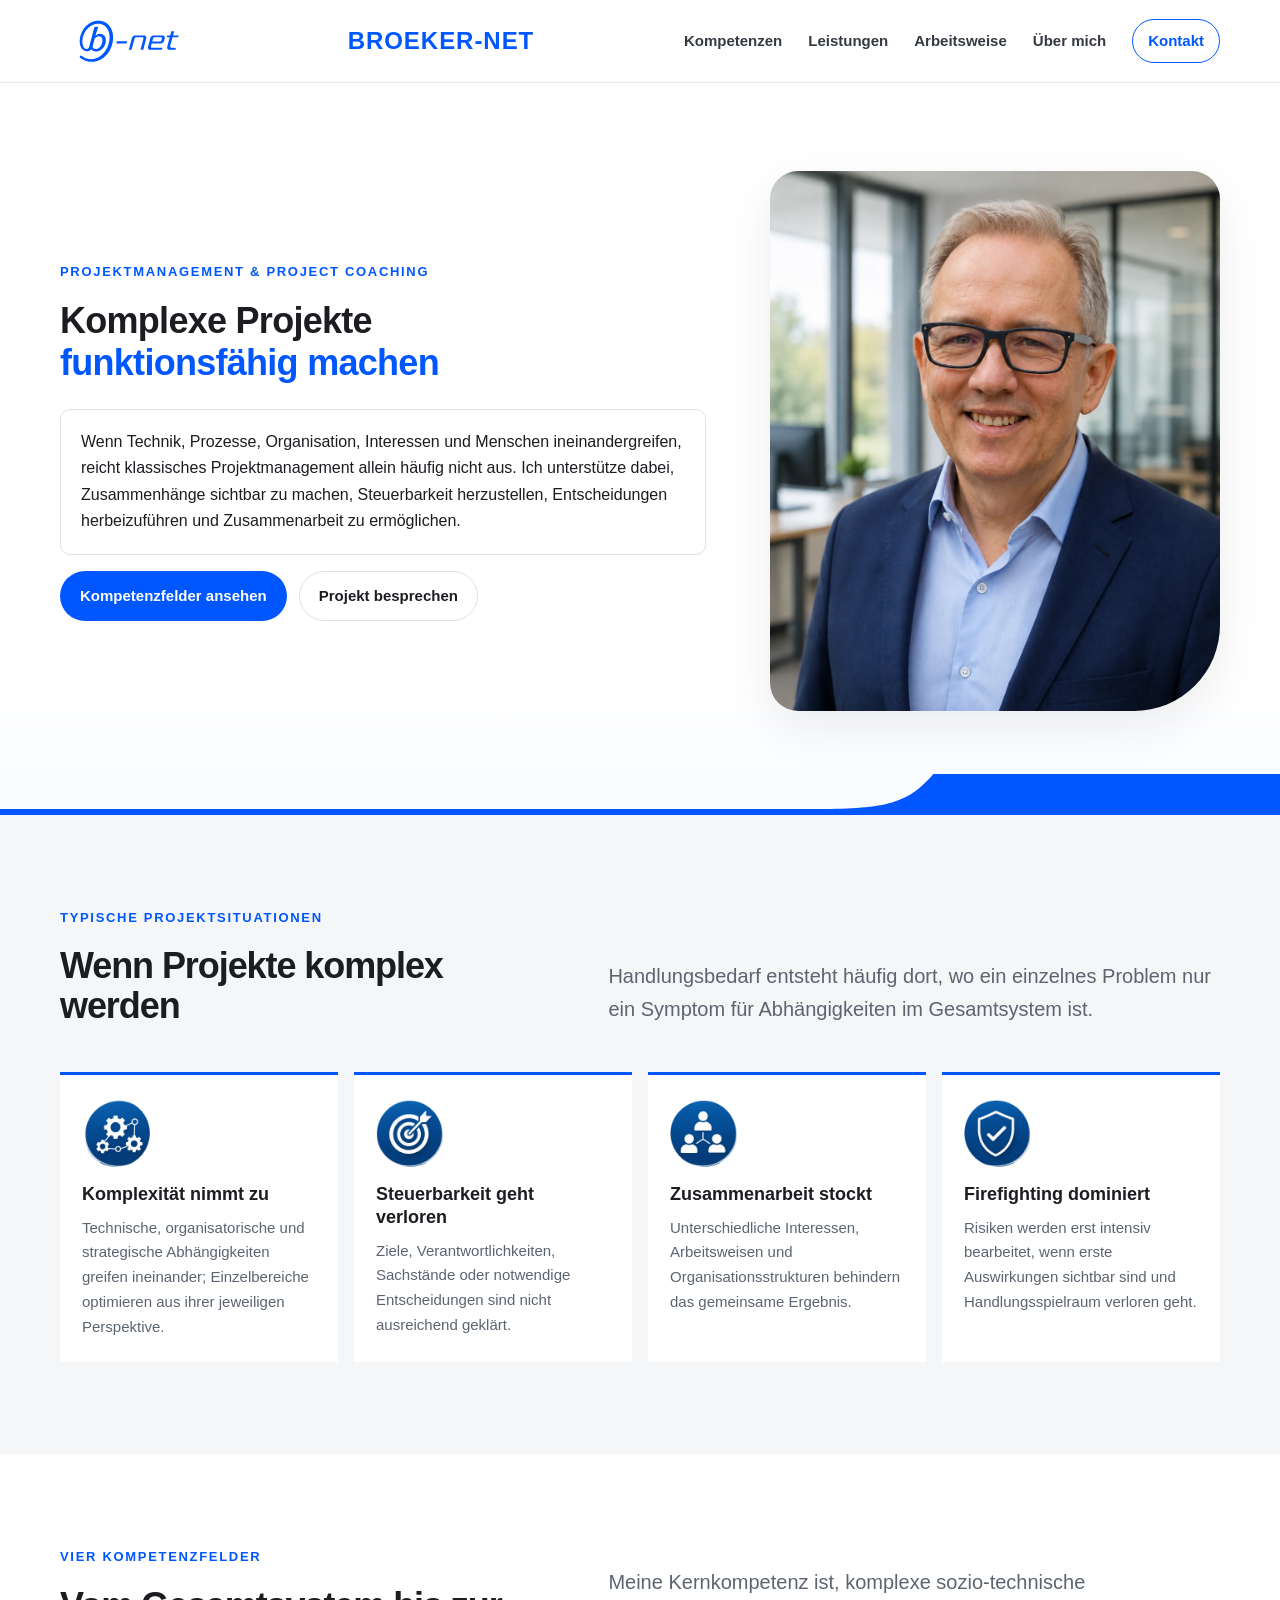
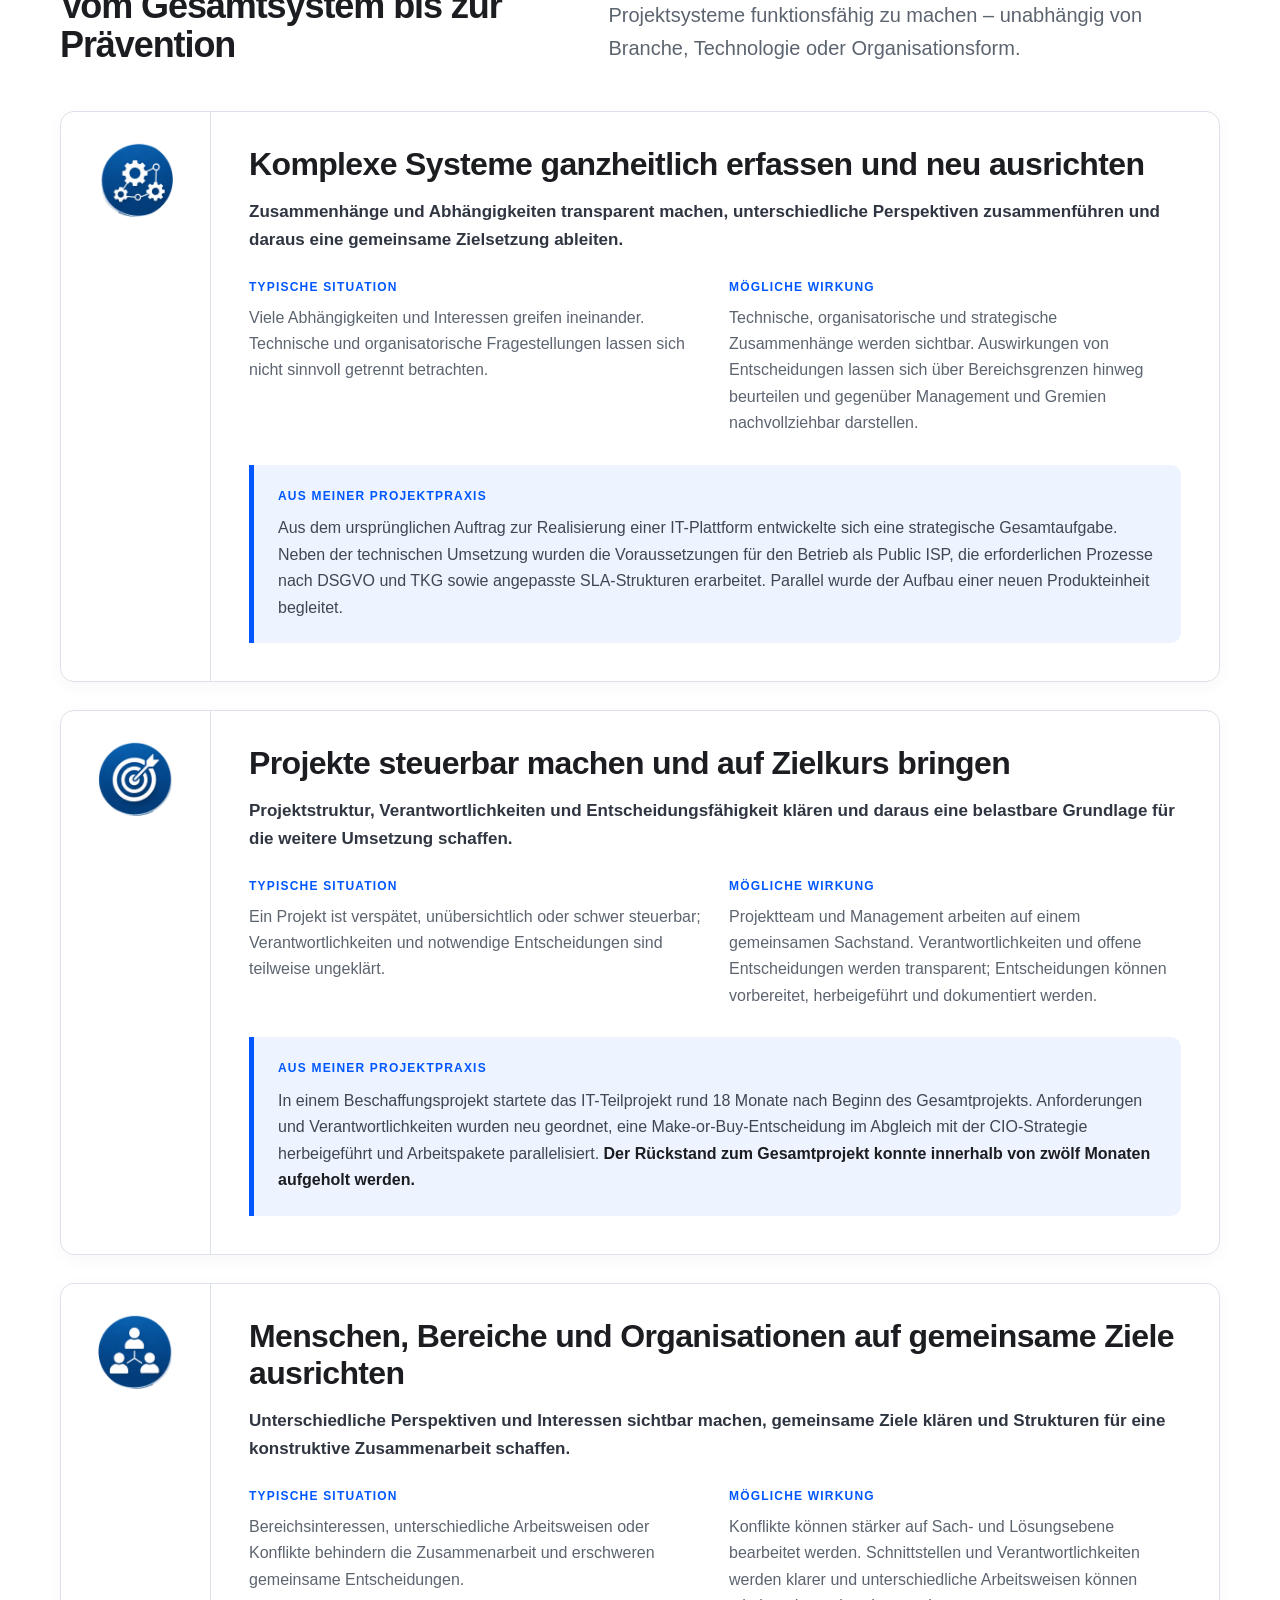
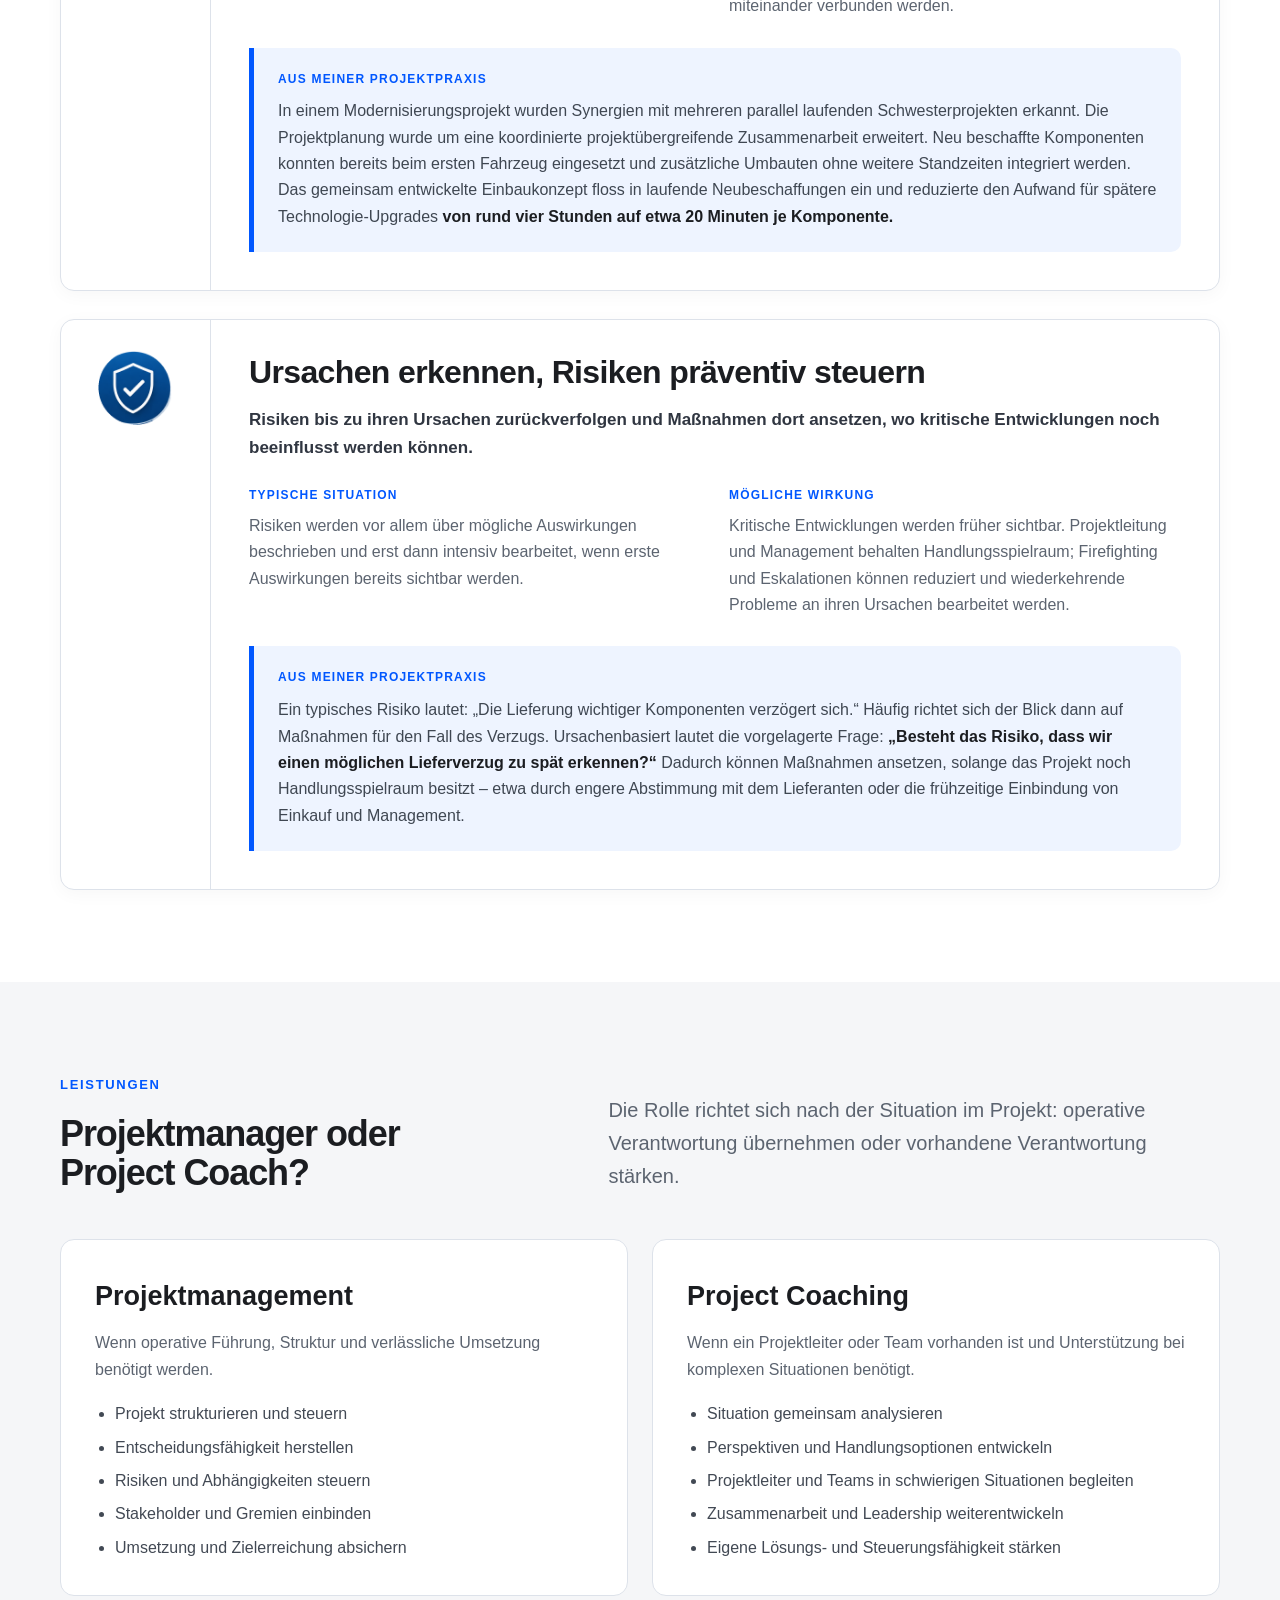
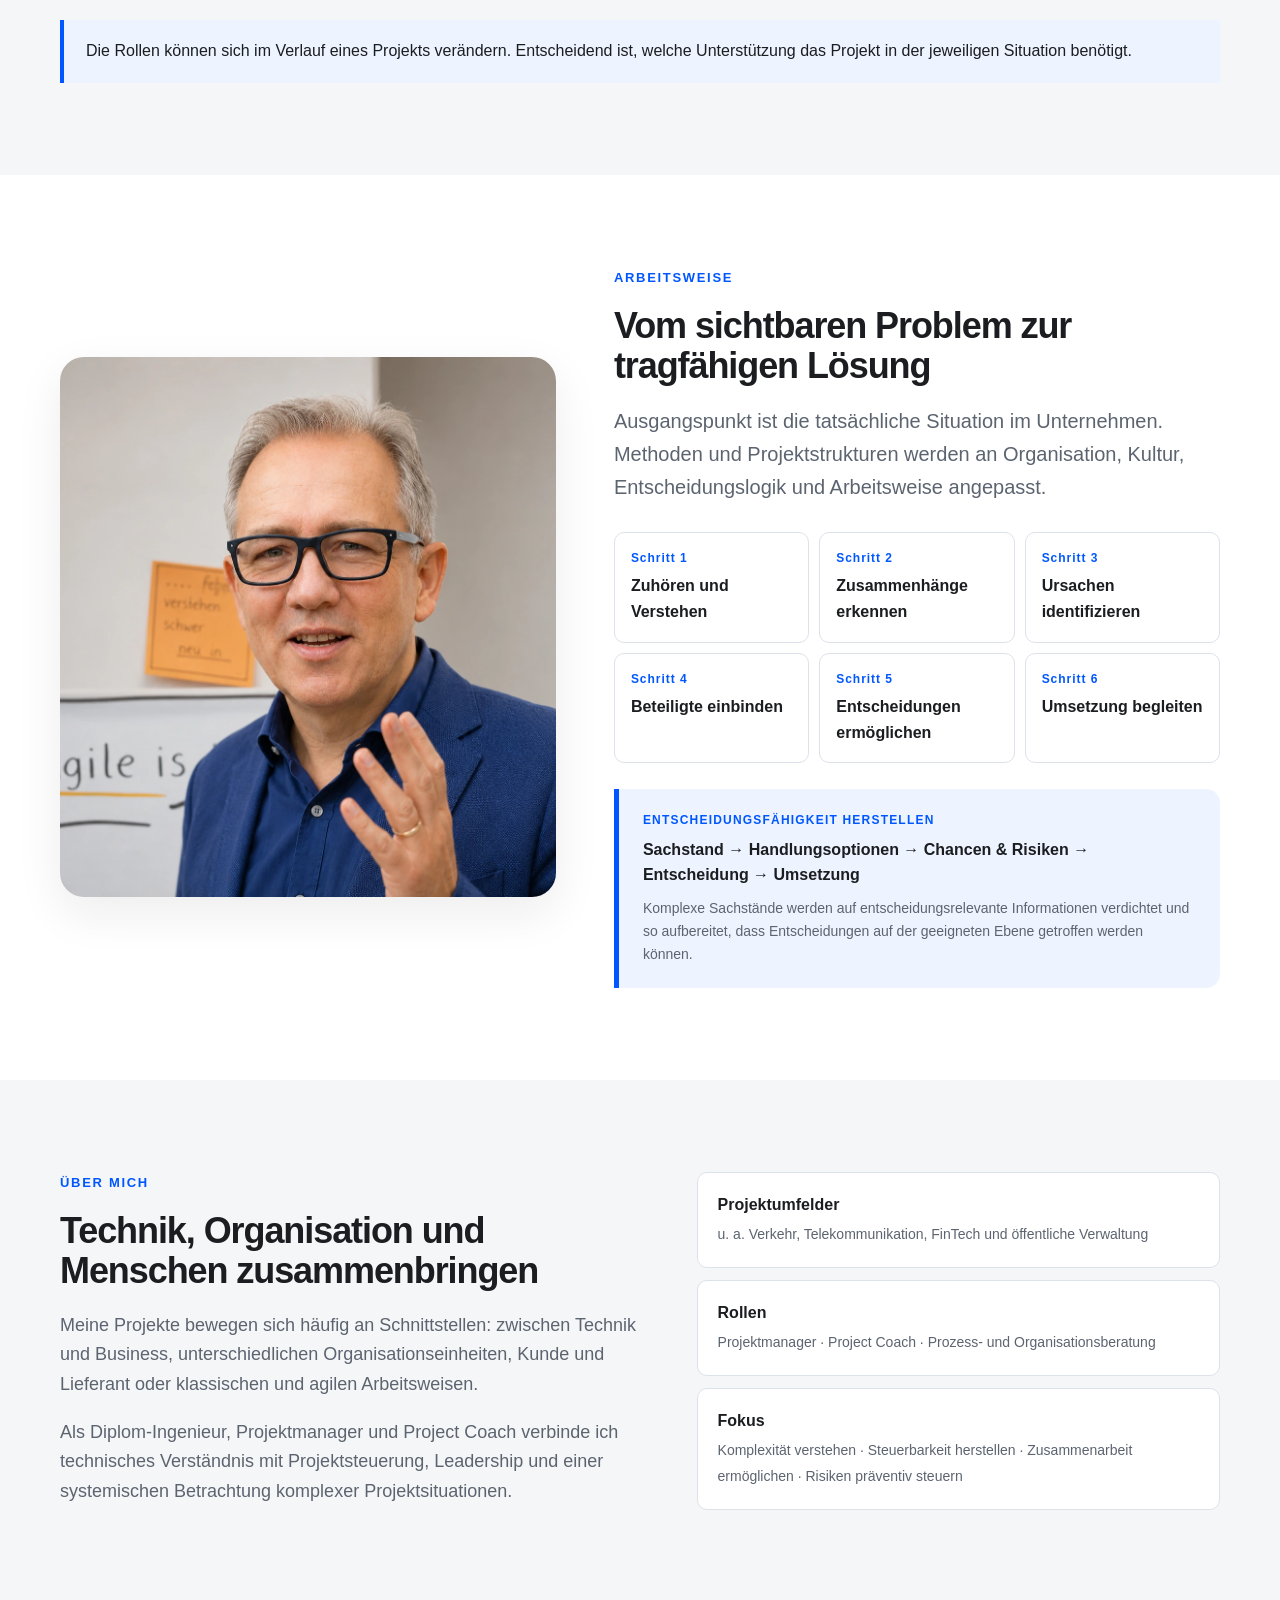
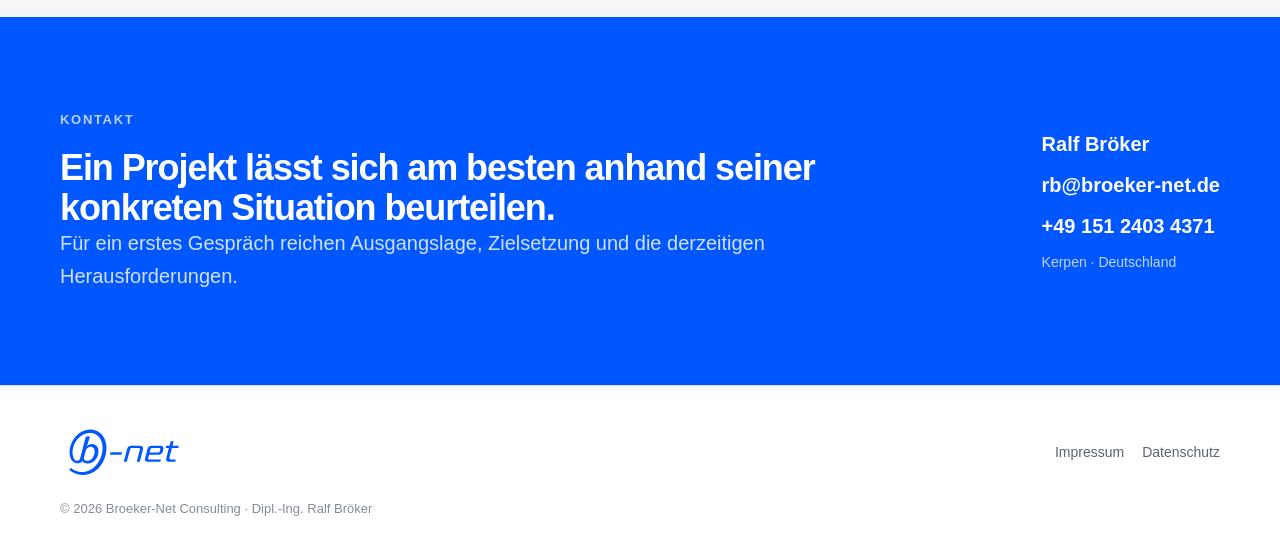
==== commit 001ef7d0: "Merge pull request #13 from Ralf209/Version-2 Version 2" ====
--- a/index.html
+++ b/index.html
@@ -169,8 +169,7 @@
   </div>
 </section>
 
-</section>
-  <section class="section section-soft" id="ueber-mich" aria-labelledby="about-title">
+<section class="section section-soft" id="ueber-mich" aria-labelledby="about-title">
   <div class="container about-grid">
     <div>
       <div class="eyebrow">Über mich</div><h2 id="about-title">Technik, Organisation und Menschen zusammenbringen</h2>
--- a/assets/css/styles.css
+++ b/assets/css/styles.css
@@ -23,7 +23,7 @@
 .header{position:sticky;top:0;z-index:40;background:rgba(255,255,255,.94);backdrop-filter:blur(12px);border-bottom:1px solid rgba(221,226,234,.85)}
 .header-inner{height:82px;display:flex;align-items:center;justify-content:space-between;gap:24px}
 .brand img{width:138px;height:auto;max-height:58px}
-.brand-title{color:var(--blue);font-size:28px;font-weight:700;letter-spacing:.04em;white-space:nowrap;}
+.brand-title{color:var(--blue);font-size:24px;font-weight:700;letter-spacing:.04em;white-space:nowrap;}
 
 .nav{display:flex;align-items:center;gap:26px}
 .nav a{text-decoration:none;font-size:15px;font-weight:600;color:#353A42}
